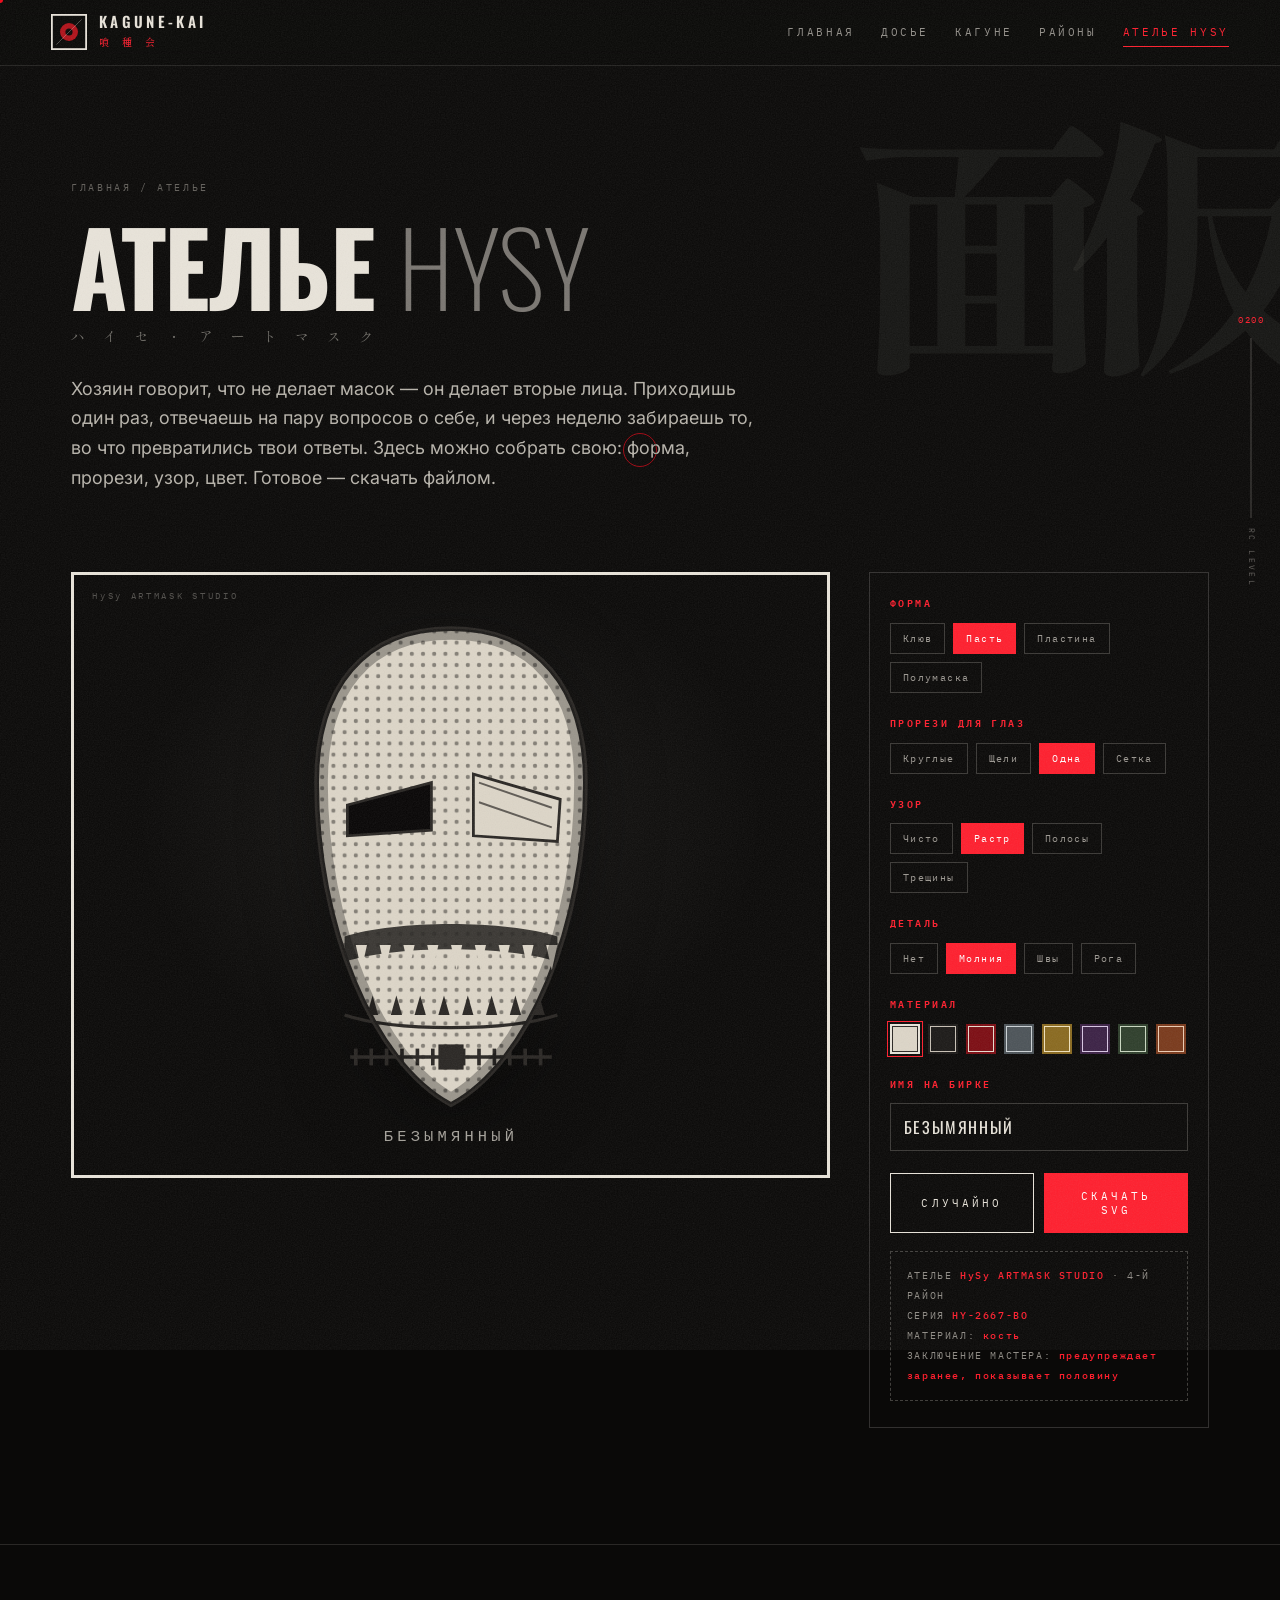
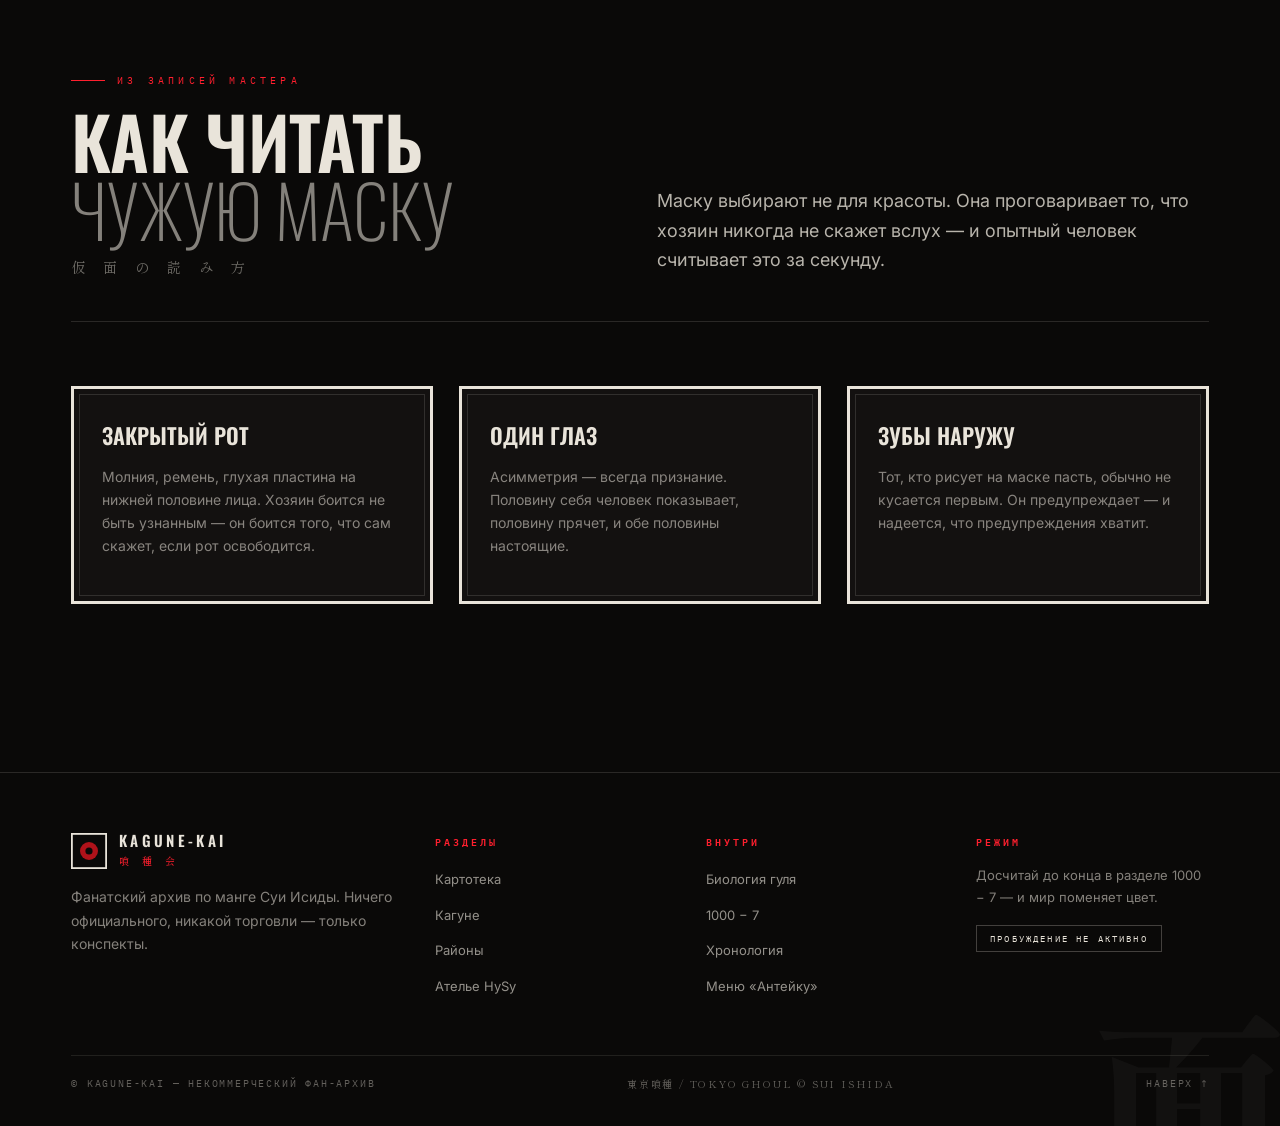
==== atelier.html @ 9f2eb0c0 "Собрать фан-архив «Токийского гуля» — пять страниц на чистом HTML/CSS/JS Многостраничный сайт без сб" ====
<!DOCTYPE html>
<html lang="ru">
<head>
<meta charset="utf-8">
<meta name="viewport" content="width=device-width, initial-scale=1">
<title>Ателье HySy — конструктор масок · 喰種 KAGUNE-KAI</title>
<meta name="description" content="Мастерская масок HySy: собери себе второе лицо — форма, прорези, узор, цвет — и скачай готовый SVG.">
<meta name="theme-color" content="#0a0908">
<link rel="preconnect" href="https://fonts.googleapis.com">
<link rel="preconnect" href="https://fonts.gstatic.com" crossorigin>
<link href="https://fonts.googleapis.com/css2?family=Oswald:wght@200;400;600;700&family=Shippori+Mincho:wght@400;700;800&family=IBM+Plex+Mono:wght@400;500&family=Inter:wght@300;400;500&display=swap" rel="stylesheet">
<link rel="stylesheet" href="assets/css/main.css">
<link rel="stylesheet" href="assets/css/pages.css">
<link rel="icon" href="data:image/svg+xml,%3Csvg xmlns='http://www.w3.org/2000/svg' viewBox='0 0 32 32'%3E%3Crect width='32' height='32' fill='%230a0908'/%3E%3Ccircle cx='16' cy='16' r='9' fill='%23b0121a'/%3E%3Ccircle cx='16' cy='16' r='3.5' fill='%230a0908'/%3E%3C/svg%3E">
</head>
<body>

<div class="cursor-dot" id="cur-dot"></div>
<div class="cursor-ring" id="cur-ring"></div>

<header class="topbar" id="topbar">
  <a class="brand" href="index.html">
    <svg class="brand-mark" viewBox="0 0 40 40" aria-hidden="true">
      <rect x="1" y="1" width="38" height="38" fill="none" stroke="currentColor" stroke-width="2"/>
      <circle cx="20" cy="20" r="10" fill="#b0121a"/><circle cx="20" cy="20" r="4" fill="#0a0908"/>
      <path d="M6 34 L34 6" stroke="currentColor" stroke-width="1" opacity=".35"/>
    </svg>
    <span class="brand-txt"><strong>Kagune-Kai</strong><span>喰 種 会</span></span>
  </a>
  <nav class="nav" id="nav">
    <a href="index.html">Главная</a><a href="characters.html">Досье</a>
    <a href="kagune.html">Кагуне</a><a href="wards.html">Районы</a><a href="atelier.html">Ателье HySy</a>
  </nav>
  <button class="burger" id="burger" aria-label="Меню" aria-expanded="false"><span></span><span></span><span></span></button>
</header>

<aside class="rc-meter" aria-hidden="true">
  <span class="val" id="rc-val">000</span><span class="rail"><i class="fill" id="rc-fill"></i></span><span class="lbl">RC LEVEL</span>
</aside>

<main>
  <section class="page-head" data-kanji="仮面">
    <div class="wrap">
      <p class="crumbs"><a href="index.html">ГЛАВНАЯ</a> / АТЕЛЬЕ</p>
      <h1>Ателье <span class="thin">HySy</span></h1>
      <p class="h-jp jp">ハ イ セ ・ ア ー ト マ ス ク</p>
      <p class="lead" style="margin-top:26px">Хозяин говорит, что не делает масок — он делает вторые лица. Приходишь один раз, отвечаешь на пару вопросов о себе, и через неделю забираешь то, во что превратились твои ответы. Здесь можно собрать свою: форма, прорези, узор, цвет. Готовое — скачать файлом.</p>
    </div>
  </section>

  <section style="padding-bottom:clamp(60px,9vw,120px)">
    <div class="wrap atelier">
      <div class="stage" id="stage"></div>

      <div class="controls">
        <div class="ctl">
          <h4>Форма</h4>
          <div class="opts" data-group="base">
            <button class="opt" data-v="beak">Клюв</button>
            <button class="opt" data-v="jaw">Пасть</button>
            <button class="opt" data-v="plate">Пластина</button>
            <button class="opt" data-v="half">Полумаска</button>
          </div>
        </div>
        <div class="ctl">
          <h4>Прорези для глаз</h4>
          <div class="opts" data-group="eyes">
            <button class="opt" data-v="round">Круглые</button>
            <button class="opt" data-v="slit">Щели</button>
            <button class="opt" data-v="one">Одна</button>
            <button class="opt" data-v="mesh">Сетка</button>
          </div>
        </div>
        <div class="ctl">
          <h4>Узор</h4>
          <div class="opts" data-group="pattern">
            <button class="opt" data-v="none">Чисто</button>
            <button class="opt" data-v="halftone">Растр</button>
            <button class="opt" data-v="stripes">Полосы</button>
            <button class="opt" data-v="crack">Трещины</button>
          </div>
        </div>
        <div class="ctl">
          <h4>Деталь</h4>
          <div class="opts" data-group="extra">
            <button class="opt" data-v="none">Нет</button>
            <button class="opt" data-v="zipper">Молния</button>
            <button class="opt" data-v="stitch">Швы</button>
            <button class="opt" data-v="horn">Рога</button>
          </div>
        </div>
        <div class="ctl">
          <h4>Материал</h4>
          <div class="swatches" data-group="color"></div>
        </div>
        <div class="ctl">
          <h4>Имя на бирке</h4>
          <input class="mask-name" id="mname" maxlength="18" value="БЕЗЫМЯННЫЙ" aria-label="Имя маски">
        </div>

        <div style="display:flex;gap:10px;flex-wrap:wrap">
          <button class="btn" id="rnd" style="flex:1;justify-content:center"><span>Случайно</span></button>
          <button class="btn solid" id="dl" style="flex:1;justify-content:center"><span>Скачать SVG</span></button>
        </div>

        <div class="plate" id="plate"></div>
      </div>
    </div>
  </section>

  <section class="pad" style="border-top:1px solid color-mix(in srgb,var(--fg) 14%, transparent)">
    <div class="wrap">
      <div class="sec-head">
        <div>
          <p class="kicker">Из записей мастера</p>
          <h2 class="h-sect">Как читать <span class="thin">чужую маску</span></h2>
          <p class="h-jp jp">仮 面 の 読 み 方</p>
        </div>
        <p class="lead">Маску выбирают не для красоты. Она проговаривает то, что хозяин никогда не скажет вслух — и опытный человек считывает это за секунду.</p>
      </div>
      <div class="grid g-3">
        <article class="panel" style="padding:28px" data-rise>
          <h3 style="font-family:var(--disp);font-size:22px;text-transform:uppercase">Закрытый рот</h3>
          <p class="muted" style="margin-top:12px;font-size:14px">Молния, ремень, глухая пластина на нижней половине лица. Хозяин боится не быть узнанным — он боится того, что сам скажет, если рот освободится.</p>
        </article>
        <article class="panel" style="padding:28px" data-rise data-d="1">
          <h3 style="font-family:var(--disp);font-size:22px;text-transform:uppercase">Один глаз</h3>
          <p class="muted" style="margin-top:12px;font-size:14px">Асимметрия — всегда признание. Половину себя человек показывает, половину прячет, и обе половины настоящие.</p>
        </article>
        <article class="panel" style="padding:28px" data-rise data-d="2">
          <h3 style="font-family:var(--disp);font-size:22px;text-transform:uppercase">Зубы наружу</h3>
          <p class="muted" style="margin-top:12px;font-size:14px">Тот, кто рисует на маске пасть, обычно не кусается первым. Он предупреждает — и надеется, что предупреждения хватит.</p>
        </article>
      </div>
    </div>
  </section>
</main>

<footer class="foot">
  <span class="foot-kanji jp" aria-hidden="true">面</span>
  <div class="wrap">
    <div class="foot-grid">
      <div>
        <a class="brand" href="index.html" style="margin-bottom:16px">
          <svg class="brand-mark" viewBox="0 0 40 40" aria-hidden="true">
            <rect x="1" y="1" width="38" height="38" fill="none" stroke="currentColor" stroke-width="2"/>
            <circle cx="20" cy="20" r="10" fill="#b0121a"/><circle cx="20" cy="20" r="4" fill="#0a0908"/>
          </svg>
          <span class="brand-txt"><strong>Kagune-Kai</strong><span>喰 種 会</span></span>
        </a>
        <p class="muted" style="max-width:36ch;font-size:14px">Фанатский архив по манге Суи Исиды. Ничего официального, никакой торговли — только конспекты.</p>
      </div>
      <div><h4>Разделы</h4><ul>
        <li><a href="characters.html">Картотека</a></li><li><a href="kagune.html">Кагуне</a></li>
        <li><a href="wards.html">Районы</a></li><li><a href="atelier.html">Ателье HySy</a></li></ul></div>
      <div><h4>Внутри</h4><ul>
        <li><a href="index.html#about">Биология гуля</a></li><li><a href="index.html#count">1000 − 7</a></li>
        <li><a href="index.html#arcs">Хронология</a></li><li><a href="wards.html#anteiku">Меню «Антейку»</a></li></ul></div>
      <div><h4>Режим</h4>
        <p class="muted" style="font-size:13px">Досчитай до конца в разделе 1000 − 7 — и мир поменяет цвет.</p>
        <button class="state-toggle" id="state-toggle">СБРОСИТЬ ПРОБУЖДЕНИЕ</button></div>
    </div>
    <div class="foot-bot">
      <span>© KAGUNE-KAI — НЕКОММЕРЧЕСКИЙ ФАН-АРХИВ</span>
      <span class="jp">東京喰種 / TOKYO GHOUL © SUI ISHIDA</span>
      <span><a href="#top">НАВЕРХ ↑</a></span>
    </div>
  </div>
</footer>

<script src="assets/js/data.js"></script>
<script src="assets/js/core.js"></script>
<script src="assets/js/atelier.js"></script>
</body>
</html>
---- assets/css/main.css ----
/* ============================================================
   喰種 / KAGUNE-KAI — базовые стили
   Всё рисуется руками: халфтон, зерно, рваные края.
   ============================================================ */

:root{
  --ink:        #0a0908;
  --ink-2:      #131110;
  --ink-3:      #1c1917;
  --paper:      #e9e4da;
  --paper-dim:  #b6afa4;
  --blood:      #b0121a;
  --blood-hot:  #ff1f2e;
  --blood-deep: #5c060c;
  --bone:       #d8d2c6;
  --steel:      #6f7377;

  --fg:         var(--paper);
  --bg:         var(--ink);
  --accent:     var(--blood-hot);
  --accent-2:   var(--blood);

  --serif: "Shippori Mincho", "Noto Serif JP", "Times New Roman", Georgia, serif;
  --disp:  "Oswald", "Anton", "Arial Narrow", Impact, sans-serif;
  --sans:  "Inter", "Helvetica Neue", Arial, sans-serif;
  --mono:  "IBM Plex Mono", "SFMono-Regular", Consolas, monospace;

  --panel-border: 3px;
  --gutter: clamp(16px, 4vw, 56px);
  --maxw: 1240px;
}

/* «Пробуждение» — режим белых волос. Инверсия мира. */
body.awakened{
  --ink:   #efece5;
  --ink-2: #e2ded5;
  --ink-3: #d5d0c5;
  --paper: #12100f;
  --bone:  #2a2725;
  --fg:    #12100f;
  --bg:    #efece5;
  --accent: #b0121a;
  --accent-2: #5c060c;
}

*,*::before,*::after{ box-sizing:border-box; }

html{ scroll-behavior:smooth; }
@media (prefers-reduced-motion: reduce){
  html{ scroll-behavior:auto; }
  *{ animation-duration:.001ms !important; transition-duration:.001ms !important; }
}

body{
  margin:0;
  background:var(--bg);
  color:var(--fg);
  font-family:var(--sans);
  font-size:16px;
  line-height:1.65;
  overflow-x:hidden;
  -webkit-font-smoothing:antialiased;
  transition:background .5s ease, color .5s ease;
}

/* зерно поверх всего — типография печати */
body::after{
  content:"";
  position:fixed; inset:-50%;
  pointer-events:none; z-index:9998;
  opacity:.16;
  background-image:url("data:image/svg+xml,%3Csvg xmlns='http://www.w3.org/2000/svg' width='220' height='220'%3E%3Cfilter id='n'%3E%3CfeTurbulence type='fractalNoise' baseFrequency='.82' numOctaves='3' stitchTiles='stitch'/%3E%3CfeColorMatrix type='saturate' values='0'/%3E%3C/filter%3E%3Crect width='220' height='220' filter='url(%23n)' opacity='.55'/%3E%3C/svg%3E");
  animation: grainshift 700ms steps(3) infinite;
}
@keyframes grainshift{
  0%{transform:translate(0,0)} 33%{transform:translate(-6px,4px)} 66%{transform:translate(5px,-5px)} 100%{transform:translate(0,0)}
}

img,svg{ max-width:100%; display:block; }
a{ color:inherit; text-decoration:none; }

::selection{ background:var(--blood); color:#fff; }

/* --------------------------- скролл-бар --------------------------- */
::-webkit-scrollbar{ width:10px; }
::-webkit-scrollbar-track{ background:var(--ink-2); }
::-webkit-scrollbar-thumb{ background:linear-gradient(var(--blood-deep),var(--blood)); border:2px solid var(--ink-2); }

/* --------------------------- утилиты --------------------------- */
.wrap{ width:100%; max-width:var(--maxw); margin-inline:auto; padding-inline:var(--gutter); }
.mono{ font-family:var(--mono); }
.jp{ font-family:var(--serif); }
.vert{ writing-mode:vertical-rl; text-orientation:mixed; }
.hidden{ display:none !important; }
.sr{ position:absolute; width:1px;height:1px;overflow:hidden;clip:rect(0 0 0 0);white-space:nowrap; }

.halftone{
  background-image:radial-gradient(currentColor 1px, transparent 1.2px);
  background-size:6px 6px;
}

/* ================= ЗАГРУЗЧИК / КАКУГАН ================= */
#gate{
  position:fixed; inset:0; z-index:10000;
  background:#050403;
  display:grid; place-items:center;
  transition:opacity .8s ease, visibility .8s;
}
#gate.gone{ opacity:0; visibility:hidden; }
.gate-inner{ text-align:center; width:min(92vw,540px); }
.gate-q{
  font-family:var(--serif); color:#7d7871; letter-spacing:.35em;
  font-size:clamp(12px,2.2vw,15px); margin-bottom:34px;
  opacity:0; animation:fadeUp .9s .2s forwards;
}
.eye-wrap{ margin-inline:auto; width:min(78vw,340px); }
.gate-bar{
  margin:34px auto 0; width:min(70vw,260px); height:2px; background:#241f1e; position:relative; overflow:hidden;
}
.gate-bar i{ position:absolute; inset:0; width:0; background:linear-gradient(90deg,var(--blood-deep),var(--blood-hot)); }
.gate-note{ margin-top:14px; font-family:var(--mono); font-size:10px; letter-spacing:.3em; color:#4d4744; }
.gate-skip{
  margin-top:26px; background:none; border:1px solid #2b2624; color:#6b6560;
  font-family:var(--mono); font-size:10px; letter-spacing:.28em; padding:9px 16px; cursor:pointer;
  transition:.25s;
}
.gate-skip:hover{ color:var(--blood-hot); border-color:var(--blood-deep); }

@keyframes fadeUp{ from{opacity:0; transform:translateY(10px)} to{opacity:1; transform:none} }

/* веко */
.lid{ transform-origin:center; }
.eye-open .lid-top{ animation:lidUp 1.1s .35s cubic-bezier(.6,0,.2,1) forwards; }
.eye-open .lid-bot{ animation:lidDown 1.1s .35s cubic-bezier(.6,0,.2,1) forwards; }
@keyframes lidUp{ to{ transform:translateY(-58px) } }
@keyframes lidDown{ to{ transform:translateY(58px) } }
.iris-red{ opacity:0; }
.eye-open .iris-red{ animation:bleed 1.4s 1s forwards; }
@keyframes bleed{ to{ opacity:1 } }
.vein{ stroke-dasharray:120; stroke-dashoffset:120; }
.eye-open .vein{ animation:veinGrow 1.6s 1.15s forwards; }
@keyframes veinGrow{ to{ stroke-dashoffset:0 } }

/* ================= КУРСОР ================= */
.cursor-dot,.cursor-ring{
  position:fixed; top:0; left:0; pointer-events:none; z-index:9999;
  mix-blend-mode:difference; will-change:transform;
}
.cursor-dot{ width:6px;height:6px;background:var(--blood-hot); border-radius:50%; margin:-3px 0 0 -3px; }
.cursor-ring{
  width:34px;height:34px;border:1px solid rgba(255,31,46,.65); border-radius:50%; margin:-17px 0 0 -17px;
  transition:width .22s, height .22s, margin .22s, border-color .22s, opacity .22s;
}
.cursor-ring.hot{ width:56px;height:56px;margin:-28px 0 0 -28px; border-color:var(--blood-hot); }
@media (hover:none),(pointer:coarse){ .cursor-dot,.cursor-ring{ display:none; } }

/* ================= ШАПКА ================= */
.topbar{
  position:fixed; top:0; left:0; right:0; z-index:900;
  display:flex; align-items:center; justify-content:space-between;
  gap:20px; padding:14px var(--gutter);
  background:color-mix(in srgb, var(--bg) 78%, transparent);
  backdrop-filter:blur(10px) saturate(120%);
  border-bottom:1px solid color-mix(in srgb, var(--fg) 12%, transparent);
  transition:transform .35s ease, background .4s;
}
.topbar.tuck{ transform:translateY(-104%); }

.brand{ display:flex; align-items:center; gap:12px; }
.brand-mark{ width:36px;height:36px; flex:none; }
.brand-txt strong{
  display:block; font-family:var(--disp); font-weight:600; letter-spacing:.22em;
  font-size:15px; text-transform:uppercase; line-height:1;
}
.brand-txt span{
  display:block; font-family:var(--serif); font-size:10px; letter-spacing:.5em;
  color:var(--accent); margin-top:5px;
}

.nav{ display:flex; align-items:center; gap:26px; }
.nav a{
  font-family:var(--mono); font-size:11px; letter-spacing:.24em; text-transform:uppercase;
  color:color-mix(in srgb, var(--fg) 62%, transparent); position:relative; padding:6px 0;
  transition:color .2s;
}
.nav a::after{
  content:""; position:absolute; left:0; bottom:0; height:1px; width:0; background:var(--accent);
  transition:width .28s cubic-bezier(.2,.8,.2,1);
}
.nav a:hover,.nav a[aria-current="page"]{ color:var(--fg); }
.nav a:hover::after,.nav a[aria-current="page"]::after{ width:100%; }
.nav a[aria-current="page"]{ color:var(--accent); }

.burger{ display:none; background:none;border:none;cursor:pointer; padding:8px; }
.burger span{ display:block; width:24px;height:2px;background:var(--fg); margin:5px 0; transition:.3s; }
.burger.on span:nth-child(1){ transform:translateY(7px) rotate(45deg); }
.burger.on span:nth-child(2){ opacity:0; }
.burger.on span:nth-child(3){ transform:translateY(-7px) rotate(-45deg); }

@media (max-width:900px){
  .burger{ display:block; }
  .nav{
    position:fixed; inset:64px 0 auto 0; flex-direction:column; align-items:flex-start;
    gap:0; padding:12px var(--gutter) 26px;
    background:var(--ink-2); border-bottom:1px solid rgba(255,255,255,.08);
    transform:translateY(-130%); transition:transform .4s cubic-bezier(.2,.8,.2,1);
  }
  .nav.open{ transform:none; }
  .nav a{ width:100%; padding:15px 0; border-bottom:1px solid color-mix(in srgb, var(--fg) 8%, transparent); font-size:13px; }
}

/* ================= RC-МЕТР ================= */
.rc-meter{
  position:fixed; right:16px; top:50%; transform:translateY(-50%); z-index:800;
  display:flex; flex-direction:column; align-items:center; gap:10px;
}
.rc-meter .rail{ width:2px; height:180px; background:color-mix(in srgb, var(--fg) 14%, transparent); position:relative; }
.rc-meter .fill{ position:absolute; bottom:0; left:0; width:100%; height:0; background:linear-gradient(var(--blood-hot),var(--blood-deep)); }
.rc-meter .val{ font-family:var(--mono); font-size:9px; letter-spacing:.16em; color:var(--accent); }
.rc-meter .lbl{ font-family:var(--mono); font-size:8px; letter-spacing:.3em; color:color-mix(in srgb, var(--fg) 40%, transparent); writing-mode:vertical-rl; }
@media (max-width:1100px){ .rc-meter{ display:none; } }

/* ================= ТИПОГРАФИКА ================= */
h1,h2,h3,h4{ margin:0; font-weight:600; }
.kicker{
  font-family:var(--mono); font-size:10px; letter-spacing:.42em; text-transform:uppercase;
  color:var(--accent); display:flex; align-items:center; gap:12px; margin-bottom:18px;
}
.kicker::before{ content:""; width:34px;height:1px;background:var(--accent); }

.h-sect{
  font-family:var(--disp); font-weight:600; text-transform:uppercase;
  font-size:clamp(30px,6vw,72px); line-height:.94; letter-spacing:-.01em;
}
.h-sect .thin{ font-weight:200; color:color-mix(in srgb, var(--fg) 55%, transparent); }
.h-jp{
  font-family:var(--serif); font-size:clamp(11px,1.6vw,14px); letter-spacing:.5em;
  color:color-mix(in srgb, var(--fg) 45%, transparent); margin-top:14px;
}
.lead{ font-size:clamp(15px,1.5vw,18px); color:color-mix(in srgb, var(--fg) 78%, transparent); max-width:62ch; }
p{ margin:0 0 1.1em; }
.muted{ color:color-mix(in srgb, var(--fg) 55%, transparent); }

section{ position:relative; }
.pad{ padding-block:clamp(70px,10vw,150px); }

/* ================= ГЕРОЙ ================= */
.hero{
  min-height:100svh; display:flex; align-items:flex-end;
  padding-block:120px 60px; position:relative; overflow:hidden;
}
#rc-canvas{ position:absolute; inset:0; width:100%; height:100%; z-index:0; opacity:.75; }
.hero::before{
  content:""; position:absolute; inset:0; z-index:1; pointer-events:none;
  background:
    radial-gradient(120% 80% at 70% 20%, color-mix(in srgb,var(--blood-deep) 38%, transparent), transparent 60%),
    linear-gradient(to top, var(--bg) 4%, transparent 55%);
}
.hero .wrap{ position:relative; z-index:2; }

.hero-kanji{
  position:absolute; z-index:1; right:-2vw; top:6vh;
  font-family:var(--serif); font-weight:700;
  font-size:min(46vh,40vw); line-height:.8; color:color-mix(in srgb, var(--fg) 5%, transparent);
  writing-mode:vertical-rl; pointer-events:none; user-select:none;
}
.hero h1{
  font-family:var(--disp); text-transform:uppercase; font-weight:700;
  font-size:clamp(48px,13vw,178px); line-height:.82; letter-spacing:-.02em;
  margin:0 0 6px;
}
.hero h1 .out{
  -webkit-text-stroke:1.5px var(--fg); color:transparent; display:block;
}
.hero h1 .red{ color:var(--accent); display:block; }
.hero-sub{
  display:flex; flex-wrap:wrap; gap:18px 34px; align-items:baseline;
  margin-top:26px; padding-top:22px;
  border-top:1px solid color-mix(in srgb, var(--fg) 16%, transparent);
}
.hero-sub p{ margin:0; max-width:44ch; }
.hero-meta{ font-family:var(--mono); font-size:10px; letter-spacing:.24em; color:var(--accent); }

.scroll-hint{
  position:absolute; left:var(--gutter); bottom:26px; z-index:3;
  display:flex; align-items:center; gap:10px;
  font-family:var(--mono); font-size:9px; letter-spacing:.34em; color:color-mix(in srgb,var(--fg) 45%, transparent);
}
.scroll-hint i{ display:block; width:1px; height:38px; background:currentColor; animation:drip 2.2s infinite; transform-origin:top; }
@keyframes drip{ 0%{transform:scaleY(.2)} 50%{transform:scaleY(1)} 100%{transform:scaleY(.2)} }

/* ================= БЕГУЩАЯ СТРОКА ================= */
.ticker{
  border-block:1px solid color-mix(in srgb,var(--fg) 14%, transparent);
  background:color-mix(in srgb,var(--fg) 3%, transparent);
  overflow:hidden; padding:12px 0;
}
.ticker-track{ display:flex; gap:0; width:max-content; animation:slide 38s linear infinite; }
.ticker:hover .ticker-track{ animation-play-state:paused; }
.ticker span{
  font-family:var(--disp); text-transform:uppercase; letter-spacing:.16em;
  font-size:14px; padding:0 26px; white-space:nowrap;
  color:color-mix(in srgb,var(--fg) 60%, transparent);
}
.ticker span b{ color:var(--accent); font-weight:600; }
@keyframes slide{ to{ transform:translateX(-50%) } }

/* ================= ПАНЕЛИ / КАРТОЧКИ ================= */
.panel{
  border:var(--panel-border) solid var(--fg);
  background:var(--ink-2);
  position:relative;
}
body.awakened .panel{ background:var(--ink-2); }
.panel::before{
  content:""; position:absolute; inset:5px; border:1px solid color-mix(in srgb,var(--fg) 14%, transparent); pointer-events:none;
}

.grid{ display:grid; gap:clamp(14px,2vw,26px); }
.g-2{ grid-template-columns:repeat(2,1fr); }
.g-3{ grid-template-columns:repeat(3,1fr); }
.g-4{ grid-template-columns:repeat(4,1fr); }
@media (max-width:980px){ .g-3,.g-4{ grid-template-columns:repeat(2,1fr); } }
@media (max-width:620px){ .g-2,.g-3,.g-4{ grid-template-columns:1fr; } }

/* ================= КНОПКИ ================= */
.btn{
  display:inline-flex; align-items:center; gap:12px; cursor:pointer;
  font-family:var(--mono); font-size:11px; letter-spacing:.28em; text-transform:uppercase;
  padding:15px 26px; border:1px solid var(--fg); background:transparent; color:var(--fg);
  position:relative; overflow:hidden; transition:color .3s;
}
.btn::before{
  content:""; position:absolute; inset:0; background:var(--accent); transform:translateY(101%);
  transition:transform .38s cubic-bezier(.2,.8,.2,1); z-index:-1;
}
.btn:hover{ color:#fff; border-color:var(--accent); }
.btn:hover::before{ transform:none; }
.btn > *{ position:relative; z-index:1; }
.btn.solid{ background:var(--accent); border-color:var(--accent); color:#fff; }
.btn.solid::before{ background:var(--fg); }
.btn.solid:hover{ color:var(--bg); }

/* ================= ПОЯВЛЕНИЕ ПРИ СКРОЛЛЕ ================= */
[data-rise]{ opacity:0; transform:translateY(26px); transition:opacity .8s cubic-bezier(.2,.8,.2,1), transform .8s cubic-bezier(.2,.8,.2,1); }
[data-rise].seen{ opacity:1; transform:none; }
[data-rise][data-d="1"]{ transition-delay:.1s }
[data-rise][data-d="2"]{ transition-delay:.2s }
[data-rise][data-d="3"]{ transition-delay:.3s }
[data-rise][data-d="4"]{ transition-delay:.4s }
[data-rise][data-d="5"]{ transition-delay:.5s }

/* ================= ГЛИТЧ ================= */
.glitch{ position:relative; display:inline-block; }
.glitch::before,.glitch::after{
  content:attr(data-t); position:absolute; left:0; top:0; width:100%; overflow:hidden; pointer-events:none;
}
.glitch::before{ color:var(--accent); clip-path:inset(0 0 55% 0); transform:translate(-2px,-1px); opacity:0; }
.glitch::after{ color:#2ad6d6; clip-path:inset(50% 0 0 0); transform:translate(2px,1px); opacity:0; }
.glitch:hover::before,.glitch:hover::after{ opacity:.85; animation:gl 380ms steps(2) infinite; }
@keyframes gl{
  0%{transform:translate(-3px,-1px)} 50%{transform:translate(3px,1px)} 100%{transform:translate(-2px,2px)}
}

/* ================= ПОДВАЛ ================= */
.foot{
  border-top:1px solid color-mix(in srgb,var(--fg) 14%, transparent);
  padding-block:60px 34px; margin-top:40px; position:relative; overflow:hidden;
}
.foot-grid{ display:grid; grid-template-columns:1.4fr 1fr 1fr 1fr; gap:38px; }
@media (max-width:860px){ .foot-grid{ grid-template-columns:1fr 1fr; } }
@media (max-width:520px){ .foot-grid{ grid-template-columns:1fr; } }
.foot h4{
  font-family:var(--mono); font-size:10px; letter-spacing:.3em; text-transform:uppercase;
  color:var(--accent); margin-bottom:16px;
}
.foot ul{ list-style:none; margin:0; padding:0; }
.foot li{ margin-bottom:9px; }
.foot li a{ color:color-mix(in srgb,var(--fg) 62%, transparent); font-size:13px; transition:.2s; }
.foot li a:hover{ color:var(--accent); padding-left:6px; }
.foot-bot{
  margin-top:48px; padding-top:20px; display:flex; justify-content:space-between; gap:16px; flex-wrap:wrap;
  border-top:1px solid color-mix(in srgb,var(--fg) 10%, transparent);
  font-family:var(--mono); font-size:10px; letter-spacing:.18em; color:color-mix(in srgb,var(--fg) 40%, transparent);
}
.foot-kanji{
  position:absolute; right:-10px; bottom:-40px; font-family:var(--serif); font-weight:700;
  font-size:200px; line-height:.7; color:color-mix(in srgb,var(--fg) 4%, transparent); pointer-events:none;
}

.state-toggle{
  background:none; border:1px solid color-mix(in srgb,var(--fg) 25%, transparent); color:inherit;
  font-family:var(--mono); font-size:9px; letter-spacing:.24em; padding:7px 13px; cursor:pointer; transition:.25s;
}
.state-toggle:hover{ border-color:var(--accent); color:var(--accent); }

/* ================= ПРОЧЕЕ ================= */
.tear-top{
  height:26px; width:100%;
  background:var(--bg);
  clip-path:polygon(0 100%,0 40%,3% 65%,7% 25%,11% 60%,15% 30%,20% 70%,25% 35%,29% 62%,34% 22%,39% 58%,44% 30%,49% 66%,54% 28%,59% 60%,64% 34%,69% 64%,74% 26%,79% 58%,84% 32%,89% 62%,94% 28%,100% 55%,100% 100%);
}

.badge{
  display:inline-block; font-family:var(--mono); font-size:9px; letter-spacing:.2em;
  padding:4px 9px; border:1px solid currentColor; text-transform:uppercase;
}
.badge.ghoul{ color:var(--accent); }
.badge.ccg{ color:#6fa8d6; }

.rate{
  font-family:var(--disp); font-weight:700; letter-spacing:.06em;
}
.rate.sss{ color:#ff1f2e }
.rate.ss{ color:#e0342c }
.rate.s{ color:#d4762a }
.rate.a{ color:#c9a227 }
.rate.b{ color:#7d9a4e }
.rate.c{ color:#5b8a8f }
---- assets/css/pages.css ----
/* ============================================================
   Секции страниц
   ============================================================ */

/* ---------- шапка секции ---------- */
.sec-head{
  display:grid; grid-template-columns:1fr 1fr; gap:34px; align-items:end;
  margin-bottom:clamp(34px,5vw,64px);
  padding-bottom:26px;
  border-bottom:1px solid color-mix(in srgb,var(--fg) 14%, transparent);
}
@media (max-width:820px){ .sec-head{ grid-template-columns:1fr; align-items:start; } }

/* ---------- факты ---------- */
.facts .fact{ padding:30px 26px 34px; }
.fact-n{
  font-family:var(--disp); font-size:52px; line-height:1; font-weight:200;
  color:color-mix(in srgb,var(--fg) 18%, transparent); margin-bottom:10px;
}
.fact-art{ width:100%; height:78px; color:color-mix(in srgb,var(--fg) 70%, transparent); margin-bottom:20px; }
.fact h3{ font-family:var(--disp); font-size:24px; text-transform:uppercase; letter-spacing:.06em; }
.jp-min{ font-family:var(--serif); font-size:12px; letter-spacing:.4em; color:var(--accent); margin:4px 0 14px; }
.fact p:last-child{ font-size:14px; color:color-mix(in srgb,var(--fg) 66%, transparent); margin:0; }
.fact{ transition:transform .4s cubic-bezier(.2,.8,.2,1), border-color .4s; }
.fact:hover{ transform:translateY(-6px); border-color:var(--accent); }

/* ---------- полоса статистики ---------- */
.stats-band{
  border-block:1px solid color-mix(in srgb,var(--fg) 14%, transparent);
  padding-block:clamp(40px,6vw,72px);
  background:
    repeating-linear-gradient(135deg, color-mix(in srgb,var(--fg) 3%, transparent) 0 2px, transparent 2px 9px);
}
.stat .num{
  display:block; font-family:var(--disp); font-weight:700; font-size:clamp(40px,7vw,84px);
  line-height:1; color:var(--accent);
}
.stat .cap{
  display:block; margin-top:12px; font-size:13px; max-width:24ch;
  color:color-mix(in srgb,var(--fg) 60%, transparent);
}

/* ---------- кагуне превью ---------- */
.kag-card{
  display:block; padding:30px 24px 26px; position:relative; overflow:hidden;
  border:1px solid color-mix(in srgb,var(--fg) 18%, transparent);
  transition:.42s cubic-bezier(.2,.8,.2,1);
}
.kag-card::before{
  content:""; position:absolute; left:0; top:0; height:3px; width:0; background:var(--k);
  transition:width .5s cubic-bezier(.2,.8,.2,1);
}
.kag-card::after{
  content:""; position:absolute; right:-40px; bottom:-40px; width:130px; height:130px; border-radius:50%;
  background:var(--k); opacity:0; filter:blur(30px); transition:opacity .5s;
}
.kag-card:hover{ border-color:var(--k); transform:translateY(-8px); }
.kag-card:hover::before{ width:100%; }
.kag-card:hover::after{ opacity:.35; }
.kag-jp{ font-family:var(--serif); font-size:34px; color:var(--k); display:block; line-height:1; }
.kag-card h3{ font-family:var(--disp); font-size:26px; text-transform:uppercase; margin:14px 0 8px; letter-spacing:.05em; }
.kag-card p{ font-size:13.5px; margin-bottom:20px; }
.kag-go{ font-family:var(--mono); font-size:10px; letter-spacing:.24em; color:var(--k); }
.kag-cta{
  margin-top:44px; display:flex; align-items:center; justify-content:space-between; gap:20px; flex-wrap:wrap;
  border:1px dashed color-mix(in srgb,var(--fg) 25%, transparent); padding:22px 26px;
}
.kag-cta p{ margin:0; font-size:11px; letter-spacing:.24em; color:color-mix(in srgb,var(--fg) 65%, transparent); }

/* ---------- 1000 − 7 ---------- */
.count-sec{
  position:relative; padding-block:clamp(80px,11vw,150px); overflow:hidden;
  border-block:1px solid color-mix(in srgb,var(--fg) 14%, transparent);
}
.count-bg{
  position:absolute; inset:0;
  background:
    radial-gradient(60% 70% at 50% 40%, color-mix(in srgb,var(--blood-deep) 30%, transparent), transparent 70%),
    repeating-linear-gradient(0deg, transparent 0 3px, color-mix(in srgb,var(--fg) 4%, transparent) 3px 4px);
  opacity:.9;
}
.count-wrap{ position:relative; text-align:center; }
.count-title{ font-size:clamp(38px,9vw,110px); }
.count-lead{ margin:16px auto 0; }
.count-box{
  margin:44px auto 0; max-width:520px; padding:36px 28px 30px;
  border:var(--panel-border) solid var(--fg); background:color-mix(in srgb,var(--bg) 88%, transparent);
}
.count-val{
  display:block; font-family:var(--disp); font-weight:700; font-size:clamp(56px,14vw,120px);
  line-height:1; color:var(--fg); letter-spacing:-.02em;
}
.count-val.tilt{ animation:tilt .3s; }
@keyframes tilt{ 50%{ transform:translate(-4px,3px) rotate(-1.5deg); color:var(--accent); } }
.count-say{ font-size:15px; letter-spacing:.4em; color:var(--accent); min-height:1.6em; margin:10px 0 24px; }
.count-btn{ width:100%; justify-content:center; }
.count-rail{ margin-top:22px; height:3px; background:color-mix(in srgb,var(--fg) 16%, transparent); }
.count-rail i{ display:block; height:100%; width:0; background:var(--accent); transition:width .35s; }
.count-log{ margin:12px 0 0; font-size:10px; letter-spacing:.26em; color:color-mix(in srgb,var(--fg) 45%, transparent); }
.count-hint{ margin-top:22px; font-size:9.5px; letter-spacing:.24em; color:color-mix(in srgb,var(--fg) 30%, transparent); }
.count-sec.done .count-bg{ background:radial-gradient(70% 80% at 50% 45%, rgba(176,18,26,.5), transparent 70%); }

/* вспышка пробуждения */
#flash{
  position:fixed; inset:0; z-index:9997; pointer-events:none; background:#fff; opacity:0;
}
#flash.go{ animation:flashout 1.5s ease forwards; }
@keyframes flashout{ 0%{opacity:0} 12%{opacity:1} 100%{opacity:0} }

/* ---------- лица ---------- */
.faces-strip{ display:grid; grid-template-columns:repeat(auto-fit,minmax(190px,1fr)); gap:2px; background:color-mix(in srgb,var(--fg) 14%, transparent); border:1px solid color-mix(in srgb,var(--fg) 14%, transparent); }
.face{
  background:var(--bg); padding:26px 20px 24px; position:relative; overflow:hidden;
  transition:background .35s;
}
.face:hover{ background:var(--ink-2); }
.face .por{ width:100%; height:120px; margin-bottom:16px; }
.face h3{ font-family:var(--disp); font-size:19px; text-transform:uppercase; letter-spacing:.05em; }
.face .rn{ font-family:var(--serif); font-size:11px; letter-spacing:.28em; color:color-mix(in srgb,var(--fg) 45%, transparent); margin:4px 0 12px; }
.face .row{ display:flex; justify-content:space-between; align-items:center; font-family:var(--mono); font-size:10px; letter-spacing:.16em; }
.face .bar{ position:absolute; left:0; bottom:0; height:3px; width:0; background:var(--accent); transition:width .5s cubic-bezier(.2,.8,.2,1); }
.face:hover .bar{ width:100%; }

/* ---------- цитаты ---------- */
.quote-sec{
  padding-block:clamp(70px,10vw,130px);
  background:color-mix(in srgb,var(--fg) 4%, transparent);
  border-block:1px solid color-mix(in srgb,var(--fg) 12%, transparent);
}
.quote{ margin:0; max-width:900px; }
.q-mark{ font-size:70px; line-height:.4; color:var(--accent); margin:0 0 18px; }
.q-text{
  font-family:var(--serif); font-size:clamp(20px,3.4vw,40px); line-height:1.45; margin:0;
  min-height:3em;
}
.q-text .cur{ color:var(--accent); animation:blink .9s steps(1) infinite; }
@keyframes blink{ 50%{opacity:0} }
.q-who{ margin-top:24px; font-size:11px; letter-spacing:.3em; color:var(--accent); }
.q-dots{ display:flex; gap:9px; margin-top:34px; }
.q-dots button{
  width:26px; height:3px; border:none; background:color-mix(in srgb,var(--fg) 22%, transparent); cursor:pointer; padding:0;
  transition:.3s;
}
.q-dots button[aria-selected="true"]{ background:var(--accent); width:46px; }

/* ---------- хронология ---------- */
.rail-scroll{
  overflow-x:auto; overflow-y:hidden; padding-bottom:22px;
  scrollbar-width:thin; cursor:grab;
}
.rail-scroll.drag{ cursor:grabbing; }
.rail-inner{ display:flex; gap:22px; padding-inline:var(--gutter); width:max-content; }
.arc{
  width:min(78vw,360px); flex:none; padding:30px 26px 34px;
  border:1px solid color-mix(in srgb,var(--fg) 18%, transparent);
  background:linear-gradient(180deg, color-mix(in srgb,var(--fg) 4%, transparent), transparent);
  transition:.4s;
}
.arc:hover{ border-color:var(--accent); transform:translateY(-5px); }
.arc-n{ font-size:10px; letter-spacing:.28em; color:var(--accent); }
.arc h3{ font-family:var(--disp); font-size:29px; text-transform:uppercase; margin:14px 0 14px; line-height:1.05; }
.arc p{ font-size:14px; color:color-mix(in srgb,var(--fg) 68%, transparent); }
.arc-tag{
  font-family:var(--mono); font-size:9px; letter-spacing:.2em; padding:5px 10px;
  border:1px solid color-mix(in srgb,var(--fg) 25%, transparent); text-transform:uppercase;
}

/* ---------- призыв ---------- */
.cta{ padding-block:clamp(70px,10vw,140px); }
.cta-in{ display:grid; grid-template-columns:1fr 1fr; gap:44px; align-items:center; }
@media (max-width:820px){ .cta-in{ grid-template-columns:1fr; } }
.cta-links{ display:flex; flex-direction:column; }
.cta-links a{
  display:flex; align-items:baseline; gap:16px; padding:20px 4px;
  border-top:1px solid color-mix(in srgb,var(--fg) 16%, transparent);
  font-family:var(--disp); font-size:clamp(19px,2.4vw,28px); text-transform:uppercase; letter-spacing:.03em;
  transition:.32s cubic-bezier(.2,.8,.2,1);
}
.cta-links a:last-child{ border-bottom:1px solid color-mix(in srgb,var(--fg) 16%, transparent); }
.cta-links a span{ font-size:10px; letter-spacing:.24em; color:var(--accent); }
.cta-links a em{
  margin-left:auto; font-style:normal; font-family:var(--mono); font-size:10px; letter-spacing:.2em;
  color:color-mix(in srgb,var(--fg) 40%, transparent);
}
.cta-links a:hover{ padding-left:20px; color:var(--accent); background:color-mix(in srgb,var(--fg) 4%, transparent); }

/* ============================================================
   СТРАНИЦА: ДОСЬЕ
   ============================================================ */
.page-head{
  padding-top:clamp(120px,15vw,180px); padding-bottom:clamp(34px,5vw,60px);
  position:relative; overflow:hidden;
}
.page-head::after{
  content:attr(data-kanji); position:absolute; right:-2vw; top:20%;
  font-family:var(--serif); font-weight:700; font-size:min(30vh,26vw); line-height:.8;
  color:color-mix(in srgb,var(--fg) 5%, transparent); pointer-events:none; writing-mode:vertical-rl;
}
.page-head h1{
  font-family:var(--disp); text-transform:uppercase; font-weight:700;
  font-size:clamp(38px,8vw,104px); line-height:.9; letter-spacing:-.015em;
}
.page-head h1 .thin{ font-weight:200; color:color-mix(in srgb,var(--fg) 50%, transparent); }
.crumbs{ font-family:var(--mono); font-size:10px; letter-spacing:.26em; color:color-mix(in srgb,var(--fg) 40%, transparent); margin-bottom:22px; }
.crumbs a:hover{ color:var(--accent); }

.filters{
  display:flex; gap:10px; flex-wrap:wrap; align-items:center;
  padding-block:22px; border-block:1px solid color-mix(in srgb,var(--fg) 14%, transparent);
  position:sticky; top:64px; background:color-mix(in srgb,var(--bg) 92%, transparent);
  backdrop-filter:blur(8px); z-index:500;
}
.chip{
  font-family:var(--mono); font-size:10px; letter-spacing:.2em; text-transform:uppercase;
  padding:9px 14px; border:1px solid color-mix(in srgb,var(--fg) 22%, transparent);
  background:none; color:color-mix(in srgb,var(--fg) 65%, transparent); cursor:pointer; transition:.25s;
}
.chip:hover{ border-color:var(--accent); color:var(--fg); }
.chip[aria-pressed="true"]{ background:var(--accent); border-color:var(--accent); color:#fff; }
.search{
  margin-left:auto; display:flex; align-items:center; gap:8px;
  border:1px solid color-mix(in srgb,var(--fg) 22%, transparent); padding:7px 12px;
}
.search input{
  background:none; border:none; color:var(--fg); font-family:var(--mono); font-size:11px;
  letter-spacing:.14em; outline:none; width:170px;
}
.search input::placeholder{ color:color-mix(in srgb,var(--fg) 32%, transparent); }

.dossier-grid{ display:grid; grid-template-columns:repeat(auto-fill,minmax(250px,1fr)); gap:18px; margin-top:38px; }
.dcard{
  border:1px solid color-mix(in srgb,var(--fg) 18%, transparent); padding:0; cursor:pointer;
  background:none; color:inherit; text-align:left; font:inherit;
  position:relative; overflow:hidden; transition:.4s cubic-bezier(.2,.8,.2,1);
}
.dcard:hover{ transform:translateY(-6px); border-color:var(--accent); }
.dcard .top{ display:flex; justify-content:space-between; align-items:center; padding:12px 14px; border-bottom:1px solid color-mix(in srgb,var(--fg) 14%, transparent); }
.dcard .id{ font-family:var(--mono); font-size:9px; letter-spacing:.2em; color:color-mix(in srgb,var(--fg) 40%, transparent); }
.dcard .por{ width:100%; height:180px; background:color-mix(in srgb,var(--fg) 5%, transparent); }
.dcard .body{ padding:16px 16px 20px; }
.dcard h3{ font-family:var(--disp); font-size:21px; text-transform:uppercase; letter-spacing:.04em; line-height:1.05; }
.dcard .rn{ font-family:var(--serif); font-size:11px; letter-spacing:.26em; color:color-mix(in srgb,var(--fg) 45%, transparent); margin:5px 0 12px; }
.dcard .meta{ display:flex; justify-content:space-between; font-family:var(--mono); font-size:9.5px; letter-spacing:.16em; color:color-mix(in srgb,var(--fg) 55%, transparent); }
.dcard .stamp{
  position:absolute; right:10px; top:44px; font-family:var(--disp); font-size:13px; letter-spacing:.2em;
  border:2px solid var(--accent); color:var(--accent); padding:3px 8px; transform:rotate(-11deg);
  opacity:0; transition:opacity .3s;
}
.dcard:hover .stamp{ opacity:.9; }
.empty{ padding:60px 0; text-align:center; color:color-mix(in srgb,var(--fg) 45%, transparent); font-family:var(--mono); font-size:12px; letter-spacing:.2em; }

/* модалка досье */
.modal{
  position:fixed; inset:0; z-index:2000; display:grid; place-items:center;
  background:color-mix(in srgb,#000 76%, transparent); backdrop-filter:blur(6px);
  opacity:0; visibility:hidden; transition:.35s;
}
.modal.open{ opacity:1; visibility:visible; }
.modal-card{
  width:min(94vw,880px); max-height:88svh; overflow:auto;
  background:var(--bg); border:var(--panel-border) solid var(--fg);
  transform:translateY(24px) scale(.98); transition:.4s cubic-bezier(.2,.8,.2,1);
}
.modal.open .modal-card{ transform:none; }
.modal-top{
  display:flex; justify-content:space-between; align-items:center; gap:16px;
  padding:14px 20px; border-bottom:1px solid color-mix(in srgb,var(--fg) 16%, transparent);
  font-family:var(--mono); font-size:10px; letter-spacing:.24em; position:sticky; top:0; background:var(--bg); z-index:2;
}
.modal-close{ background:none;border:1px solid color-mix(in srgb,var(--fg) 25%, transparent); color:inherit; cursor:pointer; padding:6px 11px; font:inherit; }
.modal-close:hover{ border-color:var(--accent); color:var(--accent); }
.modal-body{ display:grid; grid-template-columns:280px 1fr; gap:0; }
@media (max-width:720px){ .modal-body{ grid-template-columns:1fr; } }
.modal-left{ padding:24px; border-right:1px solid color-mix(in srgb,var(--fg) 14%, transparent); }
.modal-left .por{ width:100%; height:230px; border:1px solid color-mix(in srgb,var(--fg) 16%, transparent); }
.modal-right{ padding:26px 28px 34px; }
.modal-right h2{ font-family:var(--disp); font-size:clamp(26px,4vw,42px); text-transform:uppercase; line-height:1; }
.modal-right .rn{ font-family:var(--serif); font-size:13px; letter-spacing:.3em; color:var(--accent); margin:8px 0 20px; }
.spec{ display:grid; grid-template-columns:repeat(2,1fr); gap:1px; background:color-mix(in srgb,var(--fg) 14%, transparent); border:1px solid color-mix(in srgb,var(--fg) 14%, transparent); margin-bottom:24px; }
.spec div{ background:var(--bg); padding:12px 14px; }
.spec dt{ font-family:var(--mono); font-size:9px; letter-spacing:.22em; color:color-mix(in srgb,var(--fg) 42%, transparent); }
.spec dd{ margin:6px 0 0; font-size:14px; }
.redact{
  background:var(--fg); color:transparent; cursor:pointer; padding:0 4px; border-radius:1px;
  transition:.3s; user-select:none;
}
.redact.shown{ background:color-mix(in srgb,var(--accent) 22%, transparent); color:var(--fg); }
.bars{ margin-top:8px; }
.bars .b{ display:grid; grid-template-columns:96px 1fr 34px; gap:12px; align-items:center; margin-bottom:9px; }
.bars .b span:first-child{ font-family:var(--mono); font-size:9.5px; letter-spacing:.16em; color:color-mix(in srgb,var(--fg) 55%, transparent); }
.bars .track{ height:5px; background:color-mix(in srgb,var(--fg) 12%, transparent); }
.bars .track i{ display:block; height:100%; width:0; background:var(--accent); transition:width .9s cubic-bezier(.2,.8,.2,1); }
.bars .b span:last-child{ font-family:var(--mono); font-size:10px; color:var(--accent); text-align:right; }

/* ============================================================
   СТРАНИЦА: КАГУНЕ
   ============================================================ */
.ktype{
  padding-block:clamp(50px,8vw,100px);
  border-bottom:1px solid color-mix(in srgb,var(--fg) 14%, transparent);
}
.ktype-in{ display:grid; grid-template-columns:1fr 1fr; gap:clamp(26px,5vw,64px); align-items:center; }
@media (max-width:880px){ .ktype-in{ grid-template-columns:1fr; } }
.ktype:nth-child(even) .ktype-art{ order:-1; }
.ktype-art{
  position:relative; aspect-ratio:1/1; border:1px solid color-mix(in srgb,var(--fg) 16%, transparent);
  background:radial-gradient(70% 70% at 50% 55%, color-mix(in srgb,var(--kc) 18%, transparent), transparent 70%);
  display:grid; place-items:center; overflow:hidden;
}
.ktype-art::before{
  content:attr(data-jp); position:absolute; font-family:var(--serif); font-weight:700;
  font-size:min(30vw,220px); line-height:1; color:color-mix(in srgb,var(--kc) 12%, transparent);
}
.ktype-art svg{ width:86%; position:relative; }
.ktype h2{ font-family:var(--disp); font-size:clamp(34px,6vw,72px); text-transform:uppercase; line-height:.95; }
.ktype .kjp{ font-family:var(--serif); font-size:15px; letter-spacing:.5em; color:var(--kc); margin:10px 0 20px; }
.ktype .kwhere{
  letter-spacing:.12em; font-size:11px; text-transform:uppercase; margin-left:6px;
  color:color-mix(in srgb,var(--fg) 45%, transparent);
}
.ktype .lead{ margin-bottom:24px; }
.kfacts{ display:grid; grid-template-columns:repeat(2,1fr); gap:1px; background:color-mix(in srgb,var(--fg) 14%, transparent); border:1px solid color-mix(in srgb,var(--fg) 14%, transparent); margin-bottom:24px; }
.kfacts div{ background:var(--bg); padding:14px 16px; }
.kfacts dt{ font-family:var(--mono); font-size:9px; letter-spacing:.22em; color:color-mix(in srgb,var(--fg) 42%, transparent); }
.kfacts dd{ margin:6px 0 0; font-size:14px; }
.kbars .b span:last-child{ color:var(--kc); }
.kbars .track i{ background:var(--kc); }

.cycle{ padding-block:clamp(60px,9vw,120px); text-align:center; }
.cycle svg{ width:min(92vw,560px); margin:40px auto 0; }
.cycle .node{ cursor:pointer; }
.cycle .node text{ font-family:var(--disp); font-size:13px; text-transform:uppercase; letter-spacing:.08em; }

/* тест */
.quiz{ padding-block:clamp(60px,9vw,120px); border-top:1px solid color-mix(in srgb,var(--fg) 14%, transparent); }
.quiz-box{ max-width:760px; margin-inline:auto; border:var(--panel-border) solid var(--fg); padding:clamp(24px,4vw,44px); }
.quiz-step{ font-family:var(--mono); font-size:10px; letter-spacing:.28em; color:var(--accent); }
.quiz-q{ font-family:var(--serif); font-size:clamp(20px,3vw,30px); line-height:1.4; margin:16px 0 28px; }
.quiz-opts{ display:grid; gap:10px; }
.quiz-opt{
  text-align:left; font:inherit; cursor:pointer; padding:16px 20px;
  border:1px solid color-mix(in srgb,var(--fg) 20%, transparent); background:none; color:inherit;
  display:flex; gap:14px; align-items:flex-start; transition:.28s;
}
.quiz-opt:hover{ border-color:var(--accent); background:color-mix(in srgb,var(--accent) 10%, transparent); transform:translateX(6px); }
.quiz-opt b{ font-family:var(--mono); font-size:10px; letter-spacing:.2em; color:var(--accent); padding-top:3px; }
.quiz-prog{ height:2px; background:color-mix(in srgb,var(--fg) 14%, transparent); margin-top:28px; }
.quiz-prog i{ display:block; height:100%; width:0; background:var(--accent); transition:width .4s; }
.quiz-res{ text-align:center; }
.quiz-res .rjp{ font-family:var(--serif); font-size:clamp(48px,11vw,110px); line-height:1; color:var(--kc,#b0121a); }
.quiz-res h3{ font-family:var(--disp); font-size:clamp(28px,5vw,52px); text-transform:uppercase; margin:12px 0 8px; }
.quiz-res p{ max-width:52ch; margin-inline:auto; }

/* ============================================================
   СТРАНИЦА: РАЙОНЫ
   ============================================================ */
.map-layout{ display:grid; grid-template-columns:1.25fr .75fr; gap:clamp(20px,3vw,42px); align-items:start; }
@media (max-width:900px){ .map-layout{ grid-template-columns:1fr; } }
.map-box{ border:1px solid color-mix(in srgb,var(--fg) 16%, transparent); padding:18px; background:color-mix(in srgb,var(--fg) 3%, transparent); }
.map-box svg{ width:100%; height:auto; }
.wardcell rect{ fill:color-mix(in srgb,var(--fg) 7%, transparent); stroke:color-mix(in srgb,var(--fg) 20%, transparent); stroke-width:1; transition:.3s; }
.wardcell text{ font-family:var(--mono); font-size:8px; fill:color-mix(in srgb,var(--fg) 55%, transparent); letter-spacing:.1em; }
.wardcell{ cursor:pointer; }
.wardcell:hover rect,.wardcell.on rect{ fill:var(--accent); stroke:var(--accent); }
.wardcell:hover text,.wardcell.on text{ fill:#fff; }
.wardcell.hot rect{ stroke:var(--accent); stroke-width:1.6; fill:color-mix(in srgb,var(--accent) 18%, transparent); }
.map-legend{ display:flex; gap:18px; flex-wrap:wrap; margin-top:16px; font-family:var(--mono); font-size:9px; letter-spacing:.18em; color:color-mix(in srgb,var(--fg) 50%, transparent); }
.map-legend i{ display:inline-block; width:12px;height:12px; margin-right:7px; vertical-align:-2px; border:1px solid currentColor; }
.map-legend i.hot{ background:color-mix(in srgb,var(--accent) 30%, transparent); border-color:var(--accent); }

.ward-info{ border:var(--panel-border) solid var(--fg); padding:26px 24px 30px; position:sticky; top:90px; }
.ward-info .wn{ font-family:var(--disp); font-size:clamp(30px,5vw,52px); text-transform:uppercase; line-height:1; }
.ward-info .wj{ font-family:var(--serif); font-size:13px; letter-spacing:.4em; color:var(--accent); margin:8px 0 20px; }
.ward-info dl{ margin:0 0 20px; }
.ward-info .r{ display:flex; justify-content:space-between; gap:14px; padding:10px 0; border-bottom:1px dashed color-mix(in srgb,var(--fg) 18%, transparent); font-size:13px; }
.ward-info .r span:first-child{ font-family:var(--mono); font-size:9px; letter-spacing:.2em; color:color-mix(in srgb,var(--fg) 45%, transparent); }
.ward-info p{ font-size:14px; color:color-mix(in srgb,var(--fg) 70%, transparent); }

/* Антейку */
.anteiku{
  padding-block:clamp(60px,9vw,120px);
  background:
    linear-gradient(color-mix(in srgb,var(--fg) 4%, transparent), transparent),
    radial-gradient(50% 60% at 80% 20%, color-mix(in srgb,#6b3b12 22%, transparent), transparent 70%);
  border-block:1px solid color-mix(in srgb,var(--fg) 14%, transparent);
}
.menu{ display:grid; grid-template-columns:repeat(auto-fit,minmax(260px,1fr)); gap:0 clamp(24px,4vw,60px); margin-top:34px; }
.mrow{
  display:flex; align-items:baseline; gap:10px; padding:15px 0;
  border-bottom:1px dotted color-mix(in srgb,var(--fg) 26%, transparent);
}
.mrow .nm{ font-family:var(--disp); font-size:18px; text-transform:uppercase; letter-spacing:.04em; }
.mrow .dot{ flex:1; height:1px; background:repeating-linear-gradient(90deg,currentColor 0 2px,transparent 2px 5px); opacity:.3; }
.mrow .pr{ font-family:var(--mono); font-size:12px; color:var(--accent); }
.mrow small{ display:block; font-size:12px; color:color-mix(in srgb,var(--fg) 50%, transparent); font-family:var(--sans); letter-spacing:0; text-transform:none; }
.mnote{ margin-top:30px; font-family:var(--serif); font-size:15px; color:color-mix(in srgb,var(--fg) 60%, transparent); border-left:2px solid var(--accent); padding-left:18px; }

/* ============================================================
   СТРАНИЦА: АТЕЛЬЕ
   ============================================================ */
.atelier{ display:grid; grid-template-columns:1fr 340px; gap:clamp(20px,3vw,40px); align-items:start; }
@media (max-width:900px){ .atelier{ grid-template-columns:1fr; } }
.stage{
  border:var(--panel-border) solid var(--fg); padding:20px; position:relative; overflow:hidden;
  background:
    radial-gradient(60% 60% at 50% 40%, color-mix(in srgb,var(--fg) 7%, transparent), transparent 70%);
  display:grid; place-items:center; min-height:440px;
}
.stage::before{
  content:"HySy ARTMASK STUDIO"; position:absolute; top:14px; left:18px;
  font-family:var(--mono); font-size:9px; letter-spacing:.3em; color:color-mix(in srgb,var(--fg) 32%, transparent);
}
.stage svg{ width:min(78%,420px); filter:drop-shadow(0 18px 34px rgba(0,0,0,.5)); }
.controls{ border:1px solid color-mix(in srgb,var(--fg) 18%, transparent); padding:22px 20px 26px; }
.ctl{ margin-bottom:22px; }
.ctl h4{ font-family:var(--mono); font-size:9.5px; letter-spacing:.26em; color:var(--accent); margin:0 0 12px; text-transform:uppercase; }
.opts{ display:flex; gap:8px; flex-wrap:wrap; }
.opt{
  font-family:var(--mono); font-size:10px; letter-spacing:.14em; padding:8px 12px; cursor:pointer;
  border:1px solid color-mix(in srgb,var(--fg) 22%, transparent); background:none; color:color-mix(in srgb,var(--fg) 66%, transparent);
  transition:.24s;
}
.opt:hover{ border-color:var(--accent); color:var(--fg); }
.opt[aria-pressed="true"]{ background:var(--accent); border-color:var(--accent); color:#fff; }
.swatches{ display:flex; gap:8px; flex-wrap:wrap; }
.sw{ width:30px;height:30px;border:2px solid transparent; cursor:pointer; padding:0; }
.sw[aria-pressed="true"]{ border-color:var(--fg); outline:1px solid var(--accent); outline-offset:2px; }
.mask-name{
  width:100%; background:none; border:1px solid color-mix(in srgb,var(--fg) 22%, transparent);
  color:var(--fg); font-family:var(--disp); font-size:16px; letter-spacing:.1em; text-transform:uppercase;
  padding:11px 13px; outline:none;
}
.mask-name:focus{ border-color:var(--accent); }
.plate{
  margin-top:18px; border:1px dashed color-mix(in srgb,var(--fg) 25%, transparent); padding:14px 16px;
  font-family:var(--mono); font-size:10px; letter-spacing:.16em; line-height:2;
  color:color-mix(in srgb,var(--fg) 60%, transparent);
}
.plate b{ color:var(--accent); font-weight:500; }
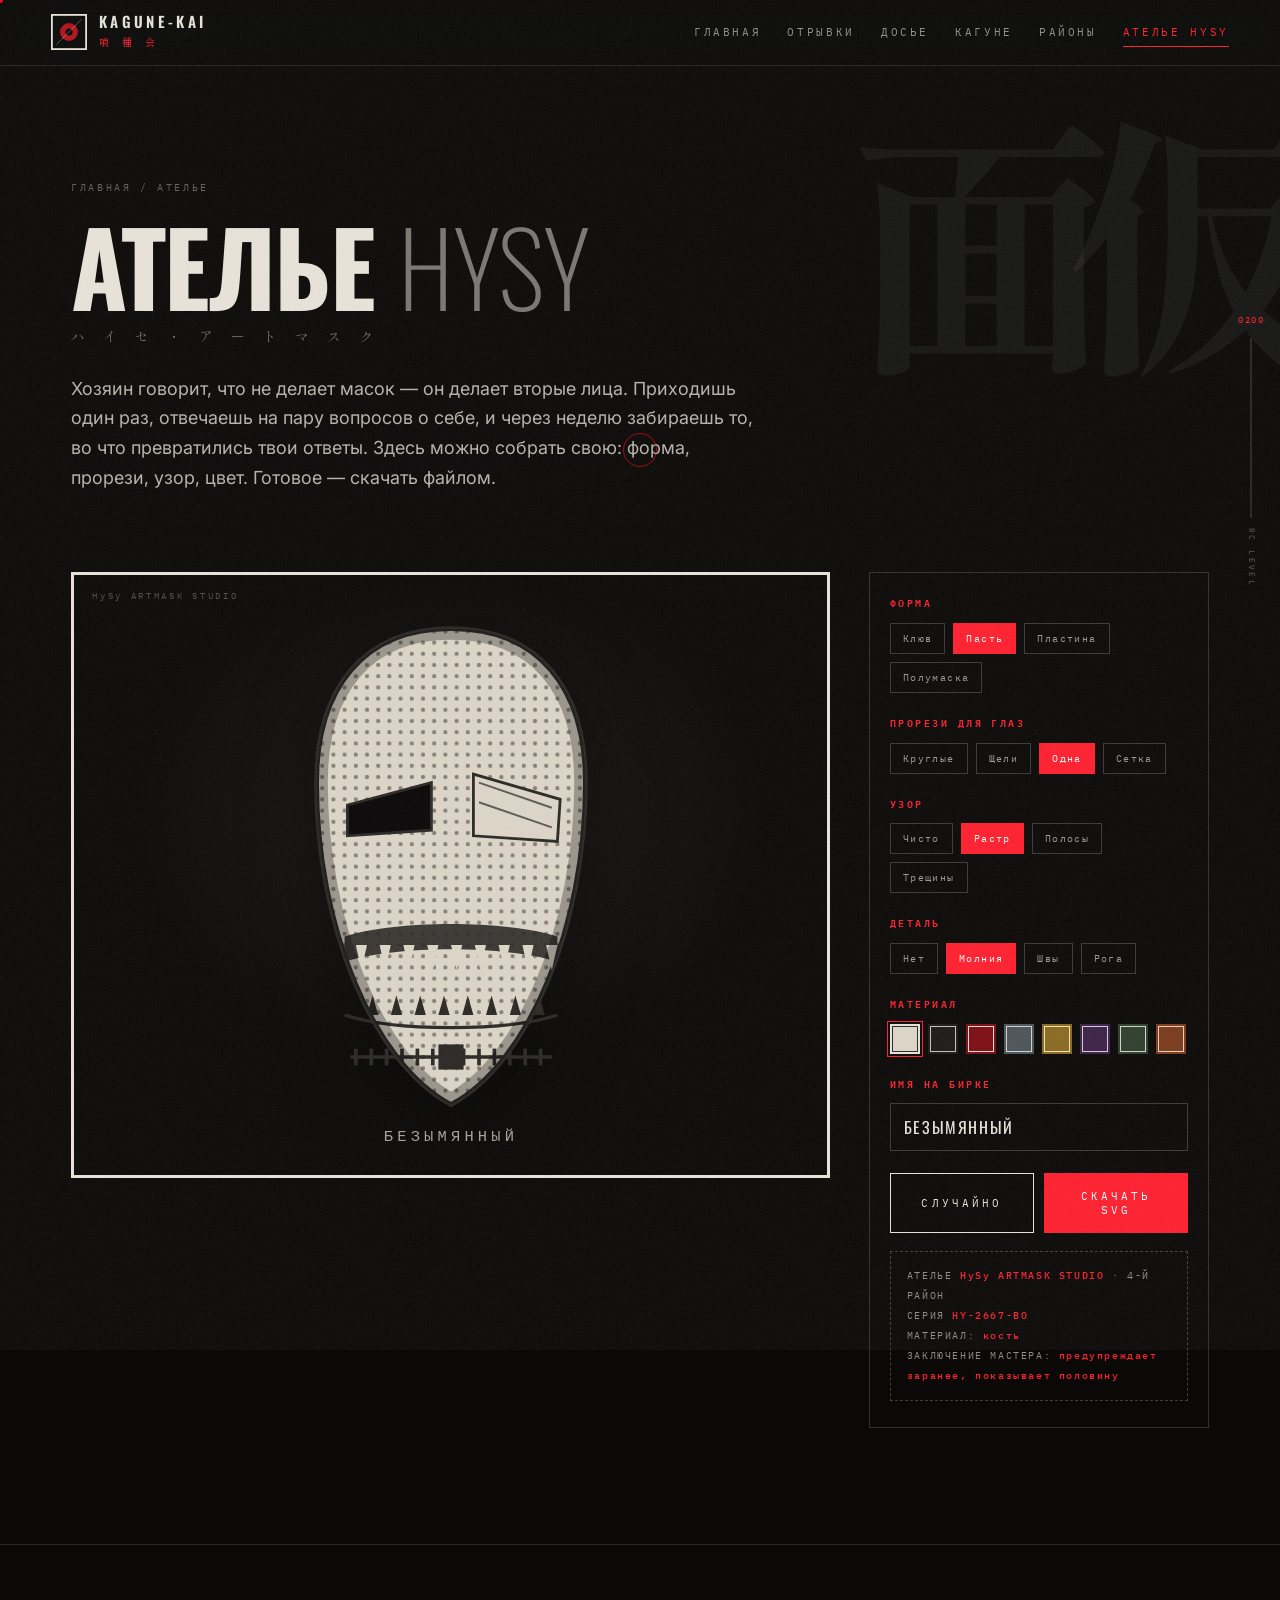
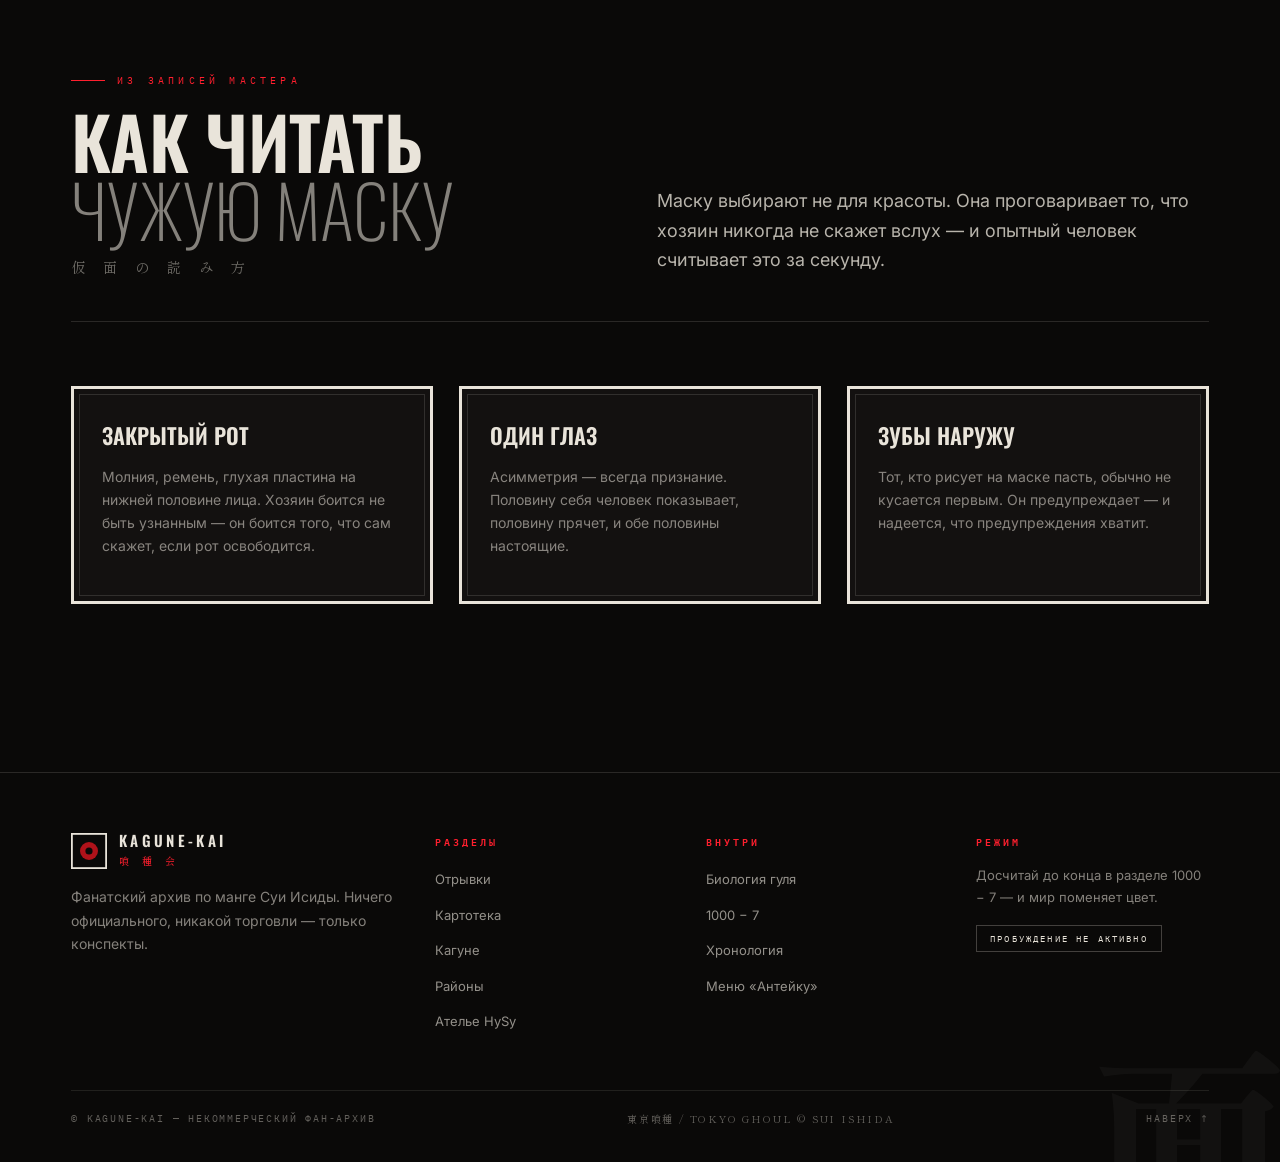
==== commit 4607a512: "Добавить сороконожку в деле Канеки и раздел «Отрывки» Сороконожка: canvas поверх страницы, тело стро" ====
--- a/atelier.html
+++ b/atelier.html
@@ -28,7 +28,8 @@
     <span class="brand-txt"><strong>Kagune-Kai</strong><span>喰 種 会</span></span>
   </a>
   <nav class="nav" id="nav">
-    <a href="index.html">Главная</a><a href="characters.html">Досье</a>
+    <a href="index.html">Главная</a>
+    <a href="manga.html">Отрывки</a><a href="characters.html">Досье</a>
     <a href="kagune.html">Кагуне</a><a href="wards.html">Районы</a><a href="atelier.html">Ателье HySy</a>
   </nav>
   <button class="burger" id="burger" aria-label="Меню" aria-expanded="false"><span></span><span></span><span></span></button>
@@ -151,7 +152,7 @@
         <p class="muted" style="max-width:36ch;font-size:14px">Фанатский архив по манге Суи Исиды. Ничего официального, никакой торговли — только конспекты.</p>
       </div>
       <div><h4>Разделы</h4><ul>
-        <li><a href="characters.html">Картотека</a></li><li><a href="kagune.html">Кагуне</a></li>
+        <li><a href="manga.html">Отрывки</a></li><li><a href="characters.html">Картотека</a></li><li><a href="kagune.html">Кагуне</a></li>
         <li><a href="wards.html">Районы</a></li><li><a href="atelier.html">Ателье HySy</a></li></ul></div>
       <div><h4>Внутри</h4><ul>
         <li><a href="index.html#about">Биология гуля</a></li><li><a href="index.html#count">1000 − 7</a></li>
--- a/assets/css/pages.css
+++ b/assets/css/pages.css
@@ -183,6 +183,29 @@
   color:color-mix(in srgb,var(--fg) 40%, transparent);
 }
 .cta-links a:hover{ padding-left:20px; color:var(--accent); background:color-mix(in srgb,var(--fg) 4%, transparent); }
+
+/* ---------- сороконожка ---------- */
+.centipede-layer{
+  position:fixed; inset:0; z-index:9996; pointer-events:none;
+  width:100%; height:100%; transition:opacity .4s;
+}
+.centipede-layer.out{ opacity:0; }
+.centipede-whisper{
+  position:fixed; left:50%; top:16%; transform:translate(-50%,-6px); z-index:9996;
+  pointer-events:none; opacity:0; transition:opacity .5s, transform .5s;
+  font-family:var(--disp); font-size:clamp(30px,7vw,74px); font-weight:700;
+  letter-spacing:.04em; color:var(--accent); text-shadow:0 0 34px rgba(176,18,26,.6);
+}
+.centipede-whisper.on{ opacity:.9; transform:translate(-50%,0); }
+.centipede-whisper.out{ opacity:0; }
+
+body.shudder{ animation:shudder .9s cubic-bezier(.36,.07,.19,.97); }
+@keyframes shudder{
+  0%,100%{ transform:translate(0,0) }
+  12%{ transform:translate(-4px,2px) } 26%{ transform:translate(5px,-3px) }
+  41%{ transform:translate(-3px,-2px) } 58%{ transform:translate(3px,3px) }
+  74%{ transform:translate(-2px,1px) } 88%{ transform:translate(1px,-1px) }
+}
 
 /* ============================================================
    СТРАНИЦА: ДОСЬЕ
@@ -396,6 +419,90 @@
 .mnote{ margin-top:30px; font-family:var(--serif); font-size:15px; color:color-mix(in srgb,var(--fg) 60%, transparent); border-left:2px solid var(--accent); padding-left:18px; }
 
 /* ============================================================
+   СТРАНИЦА: ОТРЫВКИ
+   ============================================================ */
+.mscene{
+  padding-block:clamp(46px,7vw,90px);
+  border-bottom:1px solid color-mix(in srgb,var(--fg) 14%, transparent);
+}
+.mscene-head{ max-width:var(--maxw); margin-inline:auto; padding-inline:var(--gutter); margin-bottom:30px; }
+.mscene-n{ font-size:10px; letter-spacing:.3em; color:var(--accent); }
+.mscene-head h2{
+  font-family:var(--disp); font-size:clamp(30px,6vw,64px); text-transform:uppercase;
+  line-height:.98; margin-top:12px;
+}
+.mscene-jp{ font-family:var(--serif); font-size:13px; letter-spacing:.45em; color:color-mix(in srgb,var(--fg) 45%, transparent); margin:8px 0 16px; }
+
+.mpage{
+  max-width:var(--maxw); margin-inline:auto; padding-inline:var(--gutter);
+  display:grid; grid-template-columns:1fr 1fr; gap:14px;
+}
+.mpanel{ margin:0; }
+.mpanel.wide{ grid-column:1 / -1; }
+@media (max-width:680px){
+  .mpage{ grid-template-columns:1fr; }
+  .mpanel.wide{ grid-column:auto; }
+}
+
+.mart{
+  position:relative; overflow:hidden;
+  border:3px solid var(--fg);
+  aspect-ratio:4/3;
+  background:#0b0a09;
+}
+.mpanel.wide .mart{ aspect-ratio:16/9; }
+.mart svg{ position:absolute; inset:0; width:100%; height:100%; }
+/* растр поверх кадра — как в печати */
+.mtone{
+  position:absolute; inset:0; pointer-events:none; mix-blend-mode:overlay; opacity:.35;
+  background-image:radial-gradient(#fff 1px, transparent 1.3px);
+  background-size:4px 4px;
+}
+
+.mbubble{
+  position:absolute; max-width:46%; padding:12px 16px;
+  background:#f2ede2; color:#12100f; border:2px solid #12100f; border-radius:22px/26px;
+  font-size:clamp(12px,1.3vw,14.5px); line-height:1.35; font-weight:500;
+  box-shadow:3px 4px 0 rgba(0,0,0,.55);
+}
+.mbubble::after{
+  content:""; position:absolute; bottom:-15px; width:0; height:0;
+  border:9px solid transparent; border-top-color:#12100f;
+}
+.mbubble::before{
+  content:""; position:absolute; bottom:-10px; width:0; height:0; z-index:1;
+  border:7px solid transparent; border-top-color:#f2ede2;
+}
+.mbubble.left::after{ left:22px; }  .mbubble.left::before{ left:24px; }
+.mbubble.right::after{ right:22px; } .mbubble.right::before{ right:24px; }
+
+.msfx{
+  position:absolute; font-family:var(--serif); font-weight:800;
+  font-size:clamp(26px,5.5vw,58px); line-height:1;
+  color:#f2ede2;
+  /* обводка набирается тенями: -webkit-text-stroke местами съедает шрифт */
+  text-shadow:
+    2px 0 0 #0a0908, -2px 0 0 #0a0908, 0 2px 0 #0a0908, 0 -2px 0 #0a0908,
+    2px 2px 0 #0a0908, -2px 2px 0 #0a0908, 2px -2px 0 #0a0908, -2px -2px 0 #0a0908,
+    6px 7px 0 rgba(176,18,26,.95);
+  pointer-events:none; user-select:none; letter-spacing:.04em;
+}
+
+.mpanel figcaption{
+  margin-top:10px; padding:9px 12px;
+  border:1px solid color-mix(in srgb,var(--fg) 18%, transparent);
+  background:color-mix(in srgb,var(--fg) 4%, transparent);
+  font-family:var(--serif); font-size:13.5px; line-height:1.5;
+  color:color-mix(in srgb,var(--fg) 72%, transparent);
+}
+
+.mnote-legal{
+  max-width:var(--maxw); margin:0 auto; padding:26px var(--gutter) 0;
+  font-family:var(--mono); font-size:10px; letter-spacing:.16em; line-height:2;
+  color:color-mix(in srgb,var(--fg) 38%, transparent);
+}
+
+/* ============================================================
    СТРАНИЦА: АТЕЛЬЕ
    ============================================================ */
 .atelier{ display:grid; grid-template-columns:1fr 340px; gap:clamp(20px,3vw,40px); align-items:start; }
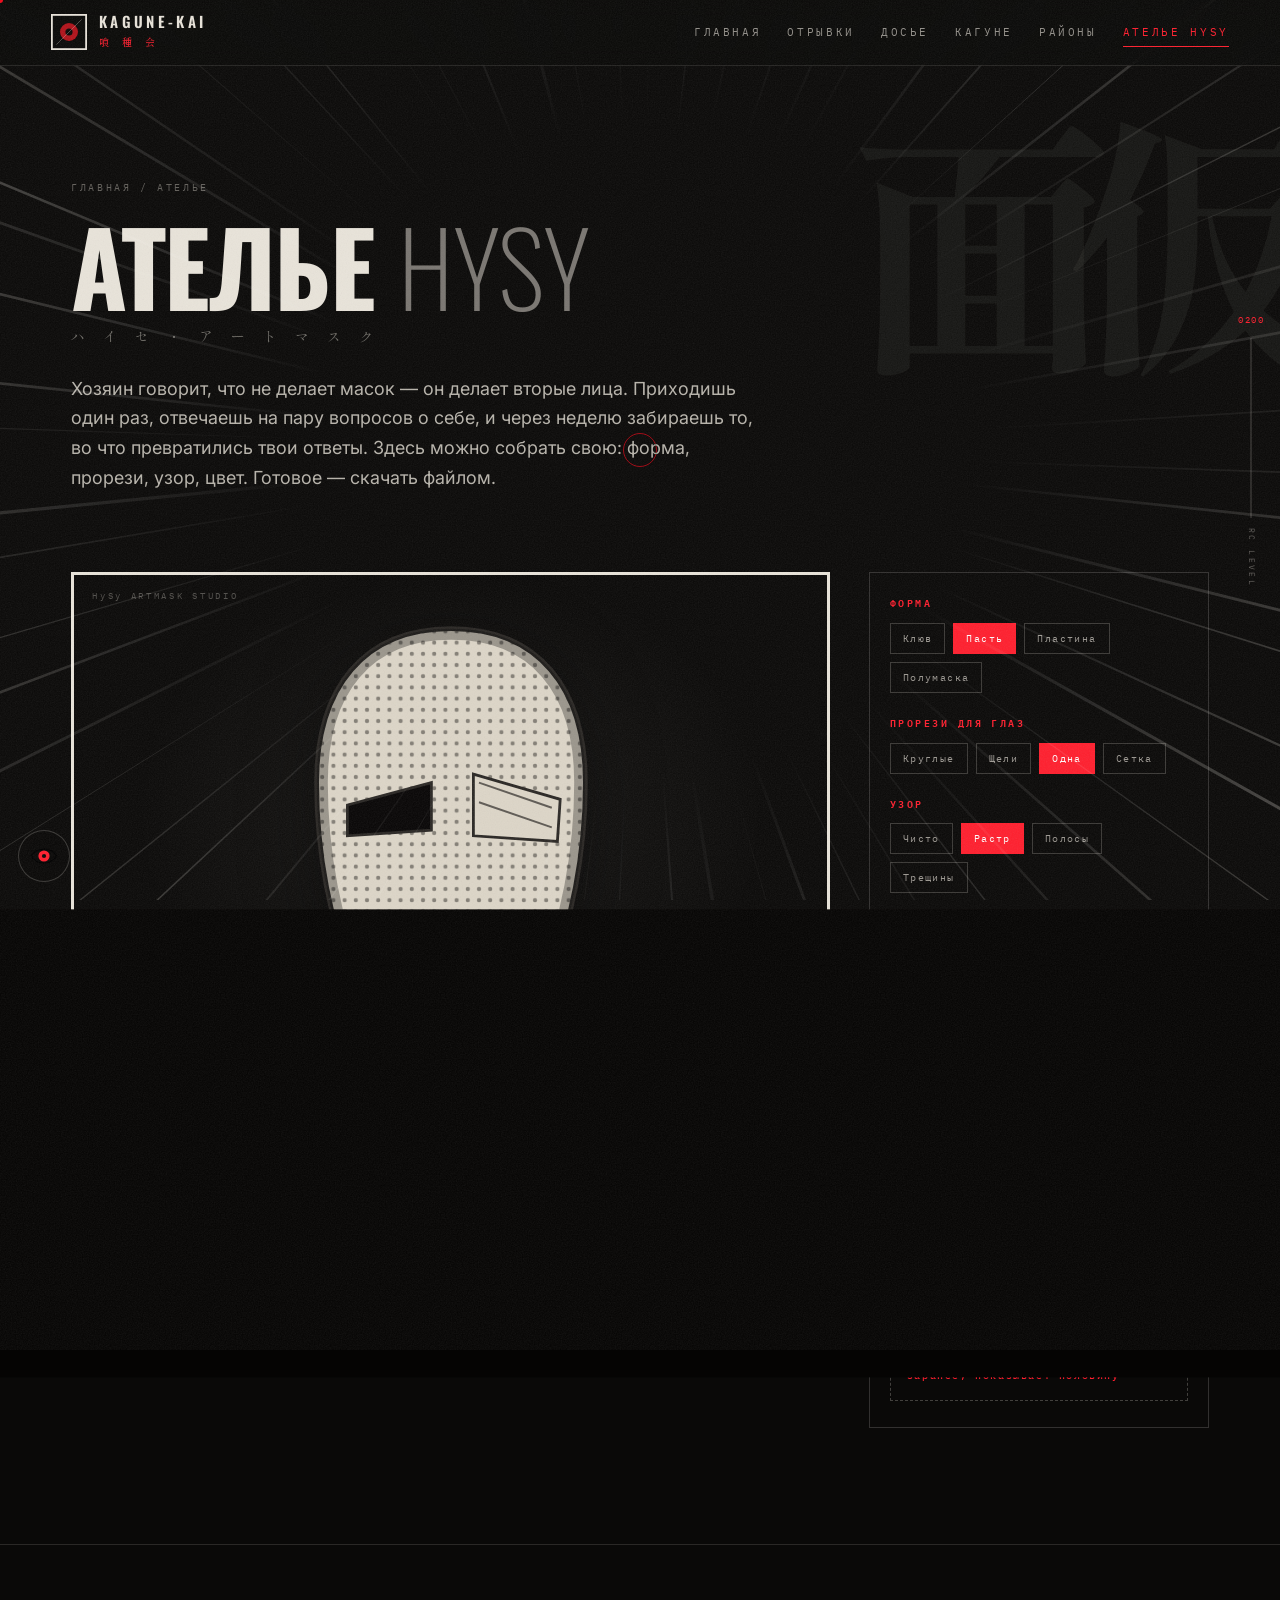
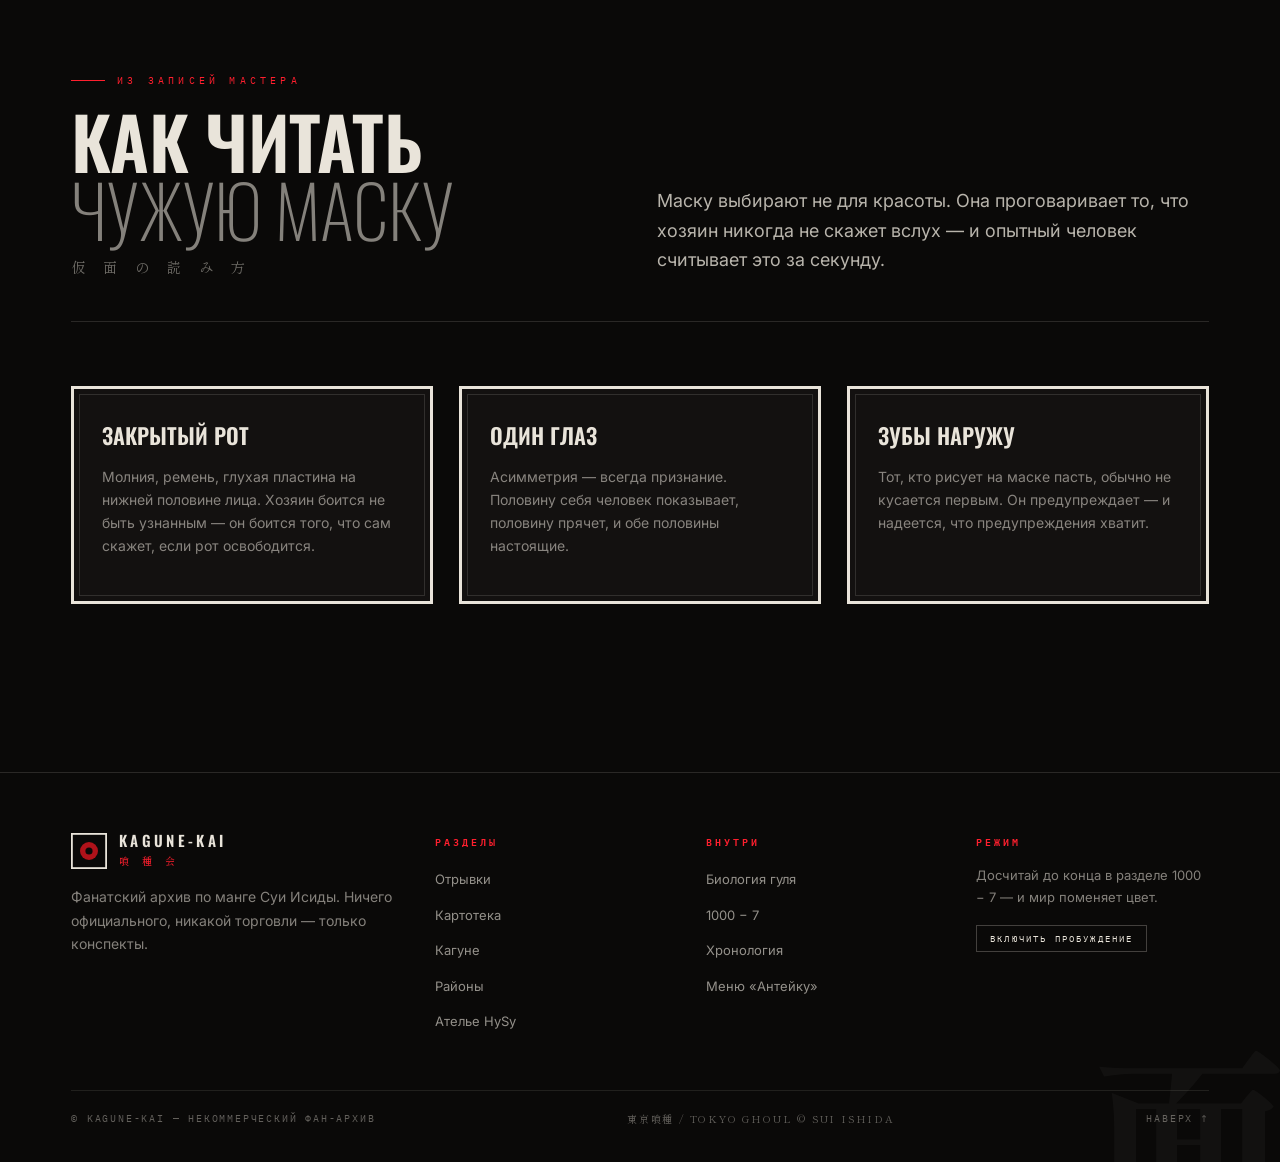
==== commit 3196ca12: "Эффекты прокрутки, двусторонний переключатель темы и пасхалки Прокрутка: полоса прогресса, манга-лин" ====
--- a/atelier.html
+++ b/atelier.html
@@ -171,6 +171,8 @@
 
 <script src="assets/js/data.js"></script>
 <script src="assets/js/core.js"></script>
+<script src="assets/js/centipede.js"></script>
 <script src="assets/js/atelier.js"></script>
+<script src="assets/js/fx.js"></script>
 </body>
 </html>
--- a/assets/css/main.css
+++ b/assets/css/main.css
@@ -417,3 +417,95 @@
 .rate.a{ color:#c9a227 }
 .rate.b{ color:#7d9a4e }
 .rate.c{ color:#5b8a8f }
+
+/* ============================================================
+   ЭФФЕКТЫ: скролл, переходы, переключатель темы, пасхалки
+   ============================================================ */
+
+/* ---------- полоса прогресса чтения ---------- */
+.progress{
+  position:fixed; left:0; top:0; height:2px; width:0; z-index:950;
+  background:linear-gradient(90deg, var(--blood-deep), var(--blood-hot));
+  box-shadow:0 0 12px rgba(255,31,46,.7);
+  pointer-events:none;
+}
+
+/* ---------- скоростные линии при быстрой прокрутке ---------- */
+.speedlines{
+  position:fixed; inset:0; z-index:880; pointer-events:none; opacity:0;
+  transition:opacity .25s;
+}
+.speedlines.on{ opacity:1; }
+
+/* ---------- шторка-переход между секциями ---------- */
+section[data-wipe]{ position:relative; }
+.wipe{
+  position:absolute; inset:0; z-index:6; pointer-events:none; transform-origin:bottom;
+  background:linear-gradient(to top, var(--bg) 60%, color-mix(in srgb,var(--blood-deep) 55%, var(--bg)));
+  border-bottom:2px solid var(--blood-hot);
+  transition:transform .85s cubic-bezier(.76,0,.24,1), opacity .85s;
+}
+.wipe.go{ transform:scaleY(0); opacity:0; }
+
+/* ---------- моргание какугана при переходе между страницами ---------- */
+.blink{
+  position:fixed; inset:0; z-index:9995; pointer-events:none;
+}
+.blink i{
+  position:absolute; left:0; width:100%; height:52%; background:#050403;
+  transform:translateY(-102%);
+  transition:transform .42s cubic-bezier(.7,0,.3,1);
+}
+.blink i:first-child{ top:0; }
+.blink i:last-child{ bottom:0; transform:translateY(102%); }
+.blink.shut i{ transform:translateY(0); }
+.blink.shut::after{
+  content:""; position:absolute; left:50%; top:50%; width:min(60vw,420px); height:3px;
+  transform:translate(-50%,-50%); background:linear-gradient(90deg,transparent,var(--blood-hot),transparent);
+  animation:lidline .42s ease;
+}
+@keyframes lidline{ from{ opacity:0; width:0 } to{ opacity:1 } }
+
+/* ---------- переключатель темы ---------- */
+.eyeswitch{
+  position:fixed; left:18px; bottom:18px; z-index:940;
+  width:52px; height:52px; border-radius:50%; cursor:pointer; padding:0;
+  border:1px solid color-mix(in srgb,var(--fg) 22%, transparent);
+  background:color-mix(in srgb,var(--bg) 82%, transparent);
+  backdrop-filter:blur(8px);
+  display:grid; place-items:center; transition:.3s;
+}
+.eyeswitch:hover{ border-color:var(--accent); transform:scale(1.07); }
+.eyeswitch svg{ width:28px; height:28px; }
+.eyeswitch .ball{ fill:var(--accent); transition:fill .3s; }
+.eyeswitch::after{
+  content:attr(data-tip); position:absolute; left:64px; top:50%; transform:translateY(-50%);
+  white-space:nowrap; font-family:var(--mono); font-size:9px; letter-spacing:.2em;
+  color:color-mix(in srgb,var(--fg) 55%, transparent);
+  opacity:0; transition:opacity .25s; pointer-events:none;
+}
+.eyeswitch:hover::after{ opacity:1; }
+@media (max-width:640px){ .eyeswitch{ width:44px;height:44px; left:12px; bottom:12px; } .eyeswitch::after{ display:none; } }
+
+/* ---------- всплывашка ---------- */
+.toast{
+  position:fixed; left:50%; bottom:26px; transform:translate(-50%,20px); z-index:9990;
+  background:var(--ink-2); color:var(--paper);
+  border:1px solid var(--blood); border-left:3px solid var(--blood-hot);
+  padding:13px 20px; font-family:var(--mono); font-size:10.5px; letter-spacing:.2em;
+  text-transform:uppercase; opacity:0; transition:.4s cubic-bezier(.2,.8,.2,1); pointer-events:none;
+  max-width:92vw;
+}
+.toast.on{ opacity:1; transform:translate(-50%,0); }
+
+/* ---------- какуган на логотипе ---------- */
+body.marked .brand-mark circle:first-of-type{ fill:var(--blood-hot); }
+body.marked .brand-mark{ animation:pulsemark 2.4s infinite; }
+@keyframes pulsemark{ 0%,100%{ filter:none } 50%{ filter:drop-shadow(0 0 8px rgba(255,31,46,.9)) } }
+
+/* ---------- 24-й район: свет выключен ---------- */
+body.blackout::before{
+  content:""; position:fixed; inset:0; z-index:9994; pointer-events:none;
+  background:radial-gradient(circle 210px at var(--tx,50%) var(--ty,50%),
+             transparent 0, rgba(0,0,0,.5) 52%, rgba(0,0,0,.94) 100%);
+}
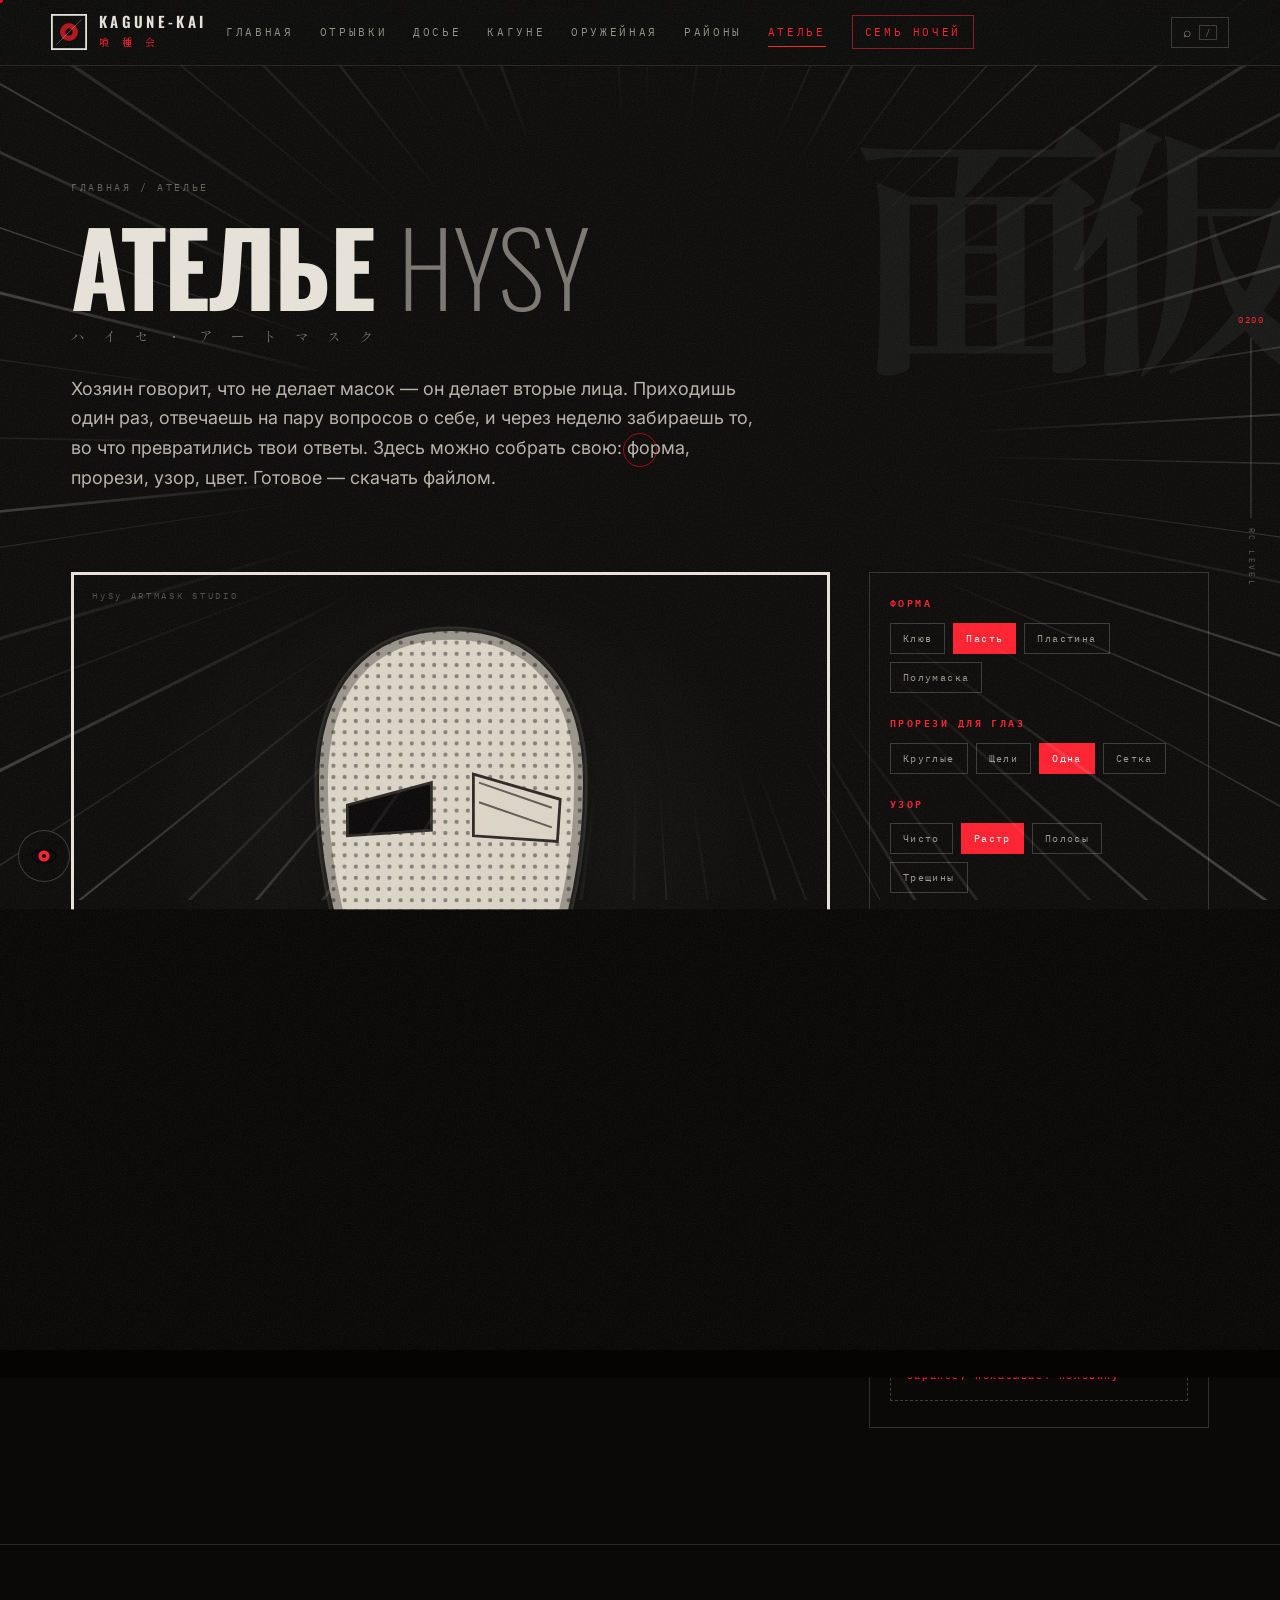
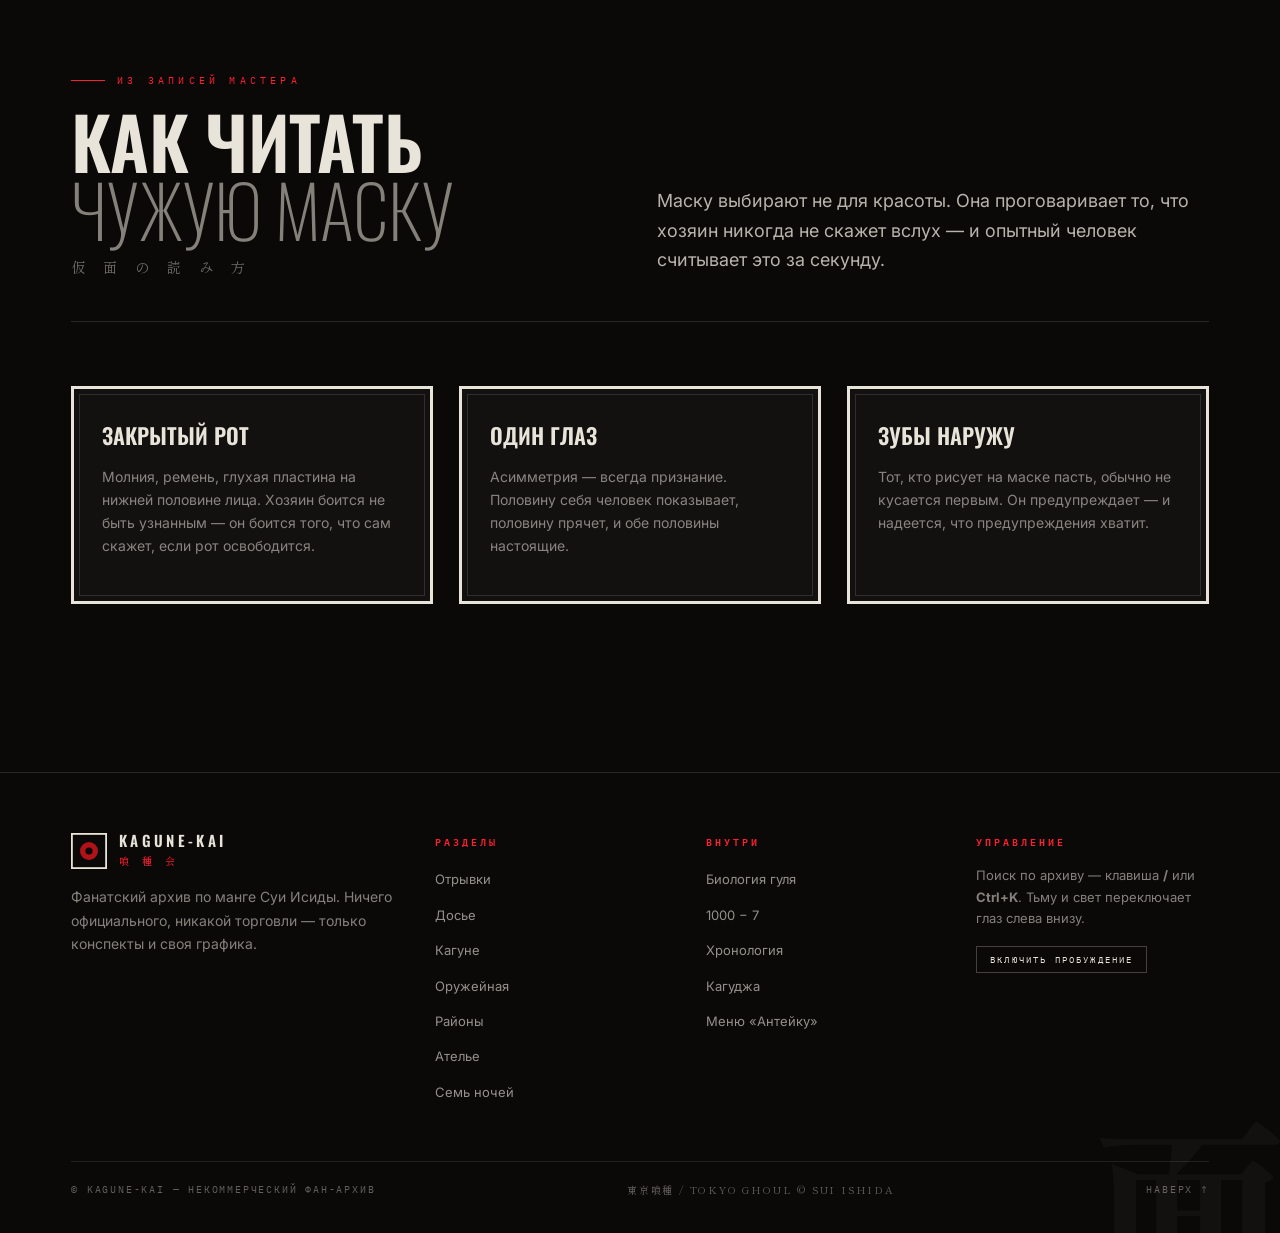
==== commit 07af92dc: "Оружейная, мини-игра «Семь ночей», поиск по архиву и переработка интерфейса Две новые страницы.  qui" ====
--- a/atelier.html
+++ b/atelier.html
@@ -27,11 +27,7 @@
     </svg>
     <span class="brand-txt"><strong>Kagune-Kai</strong><span>喰 種 会</span></span>
   </a>
-  <nav class="nav" id="nav">
-    <a href="index.html">Главная</a>
-    <a href="manga.html">Отрывки</a><a href="characters.html">Досье</a>
-    <a href="kagune.html">Кагуне</a><a href="wards.html">Районы</a><a href="atelier.html">Ателье HySy</a>
-  </nav>
+  <nav class="nav" id="nav"></nav>
   <button class="burger" id="burger" aria-label="Меню" aria-expanded="false"><span></span><span></span><span></span></button>
 </header>
 
@@ -140,27 +136,7 @@
 <footer class="foot">
   <span class="foot-kanji jp" aria-hidden="true">面</span>
   <div class="wrap">
-    <div class="foot-grid">
-      <div>
-        <a class="brand" href="index.html" style="margin-bottom:16px">
-          <svg class="brand-mark" viewBox="0 0 40 40" aria-hidden="true">
-            <rect x="1" y="1" width="38" height="38" fill="none" stroke="currentColor" stroke-width="2"/>
-            <circle cx="20" cy="20" r="10" fill="#b0121a"/><circle cx="20" cy="20" r="4" fill="#0a0908"/>
-          </svg>
-          <span class="brand-txt"><strong>Kagune-Kai</strong><span>喰 種 会</span></span>
-        </a>
-        <p class="muted" style="max-width:36ch;font-size:14px">Фанатский архив по манге Суи Исиды. Ничего официального, никакой торговли — только конспекты.</p>
-      </div>
-      <div><h4>Разделы</h4><ul>
-        <li><a href="manga.html">Отрывки</a></li><li><a href="characters.html">Картотека</a></li><li><a href="kagune.html">Кагуне</a></li>
-        <li><a href="wards.html">Районы</a></li><li><a href="atelier.html">Ателье HySy</a></li></ul></div>
-      <div><h4>Внутри</h4><ul>
-        <li><a href="index.html#about">Биология гуля</a></li><li><a href="index.html#count">1000 − 7</a></li>
-        <li><a href="index.html#arcs">Хронология</a></li><li><a href="wards.html#anteiku">Меню «Антейку»</a></li></ul></div>
-      <div><h4>Режим</h4>
-        <p class="muted" style="font-size:13px">Досчитай до конца в разделе 1000 − 7 — и мир поменяет цвет.</p>
-        <button class="state-toggle" id="state-toggle">СБРОСИТЬ ПРОБУЖДЕНИЕ</button></div>
-    </div>
+    <div class="foot-grid" id="foot-grid"></div>
     <div class="foot-bot">
       <span>© KAGUNE-KAI — НЕКОММЕРЧЕСКИЙ ФАН-АРХИВ</span>
       <span class="jp">東京喰種 / TOKYO GHOUL © SUI ISHIDA</span>
@@ -173,6 +149,7 @@
 <script src="assets/js/core.js"></script>
 <script src="assets/js/centipede.js"></script>
 <script src="assets/js/atelier.js"></script>
+<script src="assets/js/search.js"></script>
 <script src="assets/js/fx.js"></script>
 </body>
 </html>
--- a/assets/css/main.css
+++ b/assets/css/main.css
@@ -509,3 +509,152 @@
   background:radial-gradient(circle 210px at var(--tx,50%) var(--ty,50%),
              transparent 0, rgba(0,0,0,.5) 52%, rgba(0,0,0,.94) 100%);
 }
+
+/* ============================================================
+   ИНТЕРФЕЙС: поиск, доступность, мобильное меню, наверх
+   ============================================================ */
+
+/* ---------- фокус с клавиатуры ---------- */
+:focus{ outline:none; }
+:focus-visible{
+  outline:2px solid var(--accent); outline-offset:3px;
+  border-radius:1px;
+}
+.skip-link{
+  position:fixed; left:12px; top:-60px; z-index:9999;
+  background:var(--accent); color:#fff; padding:11px 18px;
+  font-family:var(--mono); font-size:11px; letter-spacing:.2em;
+  transition:top .25s;
+}
+.skip-link:focus{ top:12px; }
+
+/* ---------- кнопка поиска в шапке ---------- */
+.seek-btn{
+  display:flex; align-items:center; gap:8px; cursor:pointer;
+  background:none; color:color-mix(in srgb,var(--fg) 60%, transparent);
+  border:1px solid color-mix(in srgb,var(--fg) 20%, transparent);
+  padding:7px 11px; font-size:14px; line-height:1; transition:.25s; margin-left:auto;
+}
+.seek-btn:hover{ border-color:var(--accent); color:var(--fg); }
+.seek-kbd{
+  font-family:var(--mono); font-size:9px; letter-spacing:.1em;
+  border:1px solid color-mix(in srgb,var(--fg) 22%, transparent); padding:2px 5px;
+  color:color-mix(in srgb,var(--fg) 45%, transparent);
+}
+@media (max-width:900px){ .seek-btn{ margin-left:0; } .seek-kbd{ display:none; } }
+
+/* ---------- оверлей поиска ---------- */
+.seek{
+  position:fixed; inset:0; z-index:2100; display:grid; place-items:start center;
+  padding-top:12vh; background:color-mix(in srgb,#000 74%, transparent);
+  backdrop-filter:blur(7px); opacity:0; visibility:hidden; transition:.28s;
+}
+.seek.on{ opacity:1; visibility:visible; }
+.seek-card{
+  width:min(94vw,660px); background:var(--bg);
+  border:var(--panel-border) solid var(--fg);
+  transform:translateY(-14px) scale(.985); transition:.32s cubic-bezier(.2,.8,.2,1);
+  max-height:76svh; display:flex; flex-direction:column;
+}
+.seek.on .seek-card{ transform:none; }
+.seek-top{
+  display:flex; align-items:center; gap:12px; padding:16px 18px;
+  border-bottom:1px solid color-mix(in srgb,var(--fg) 16%, transparent);
+}
+.seek-eye{ color:var(--accent); font-size:20px; line-height:1; }
+.seek-top input{
+  flex:1; background:none; border:none; color:var(--fg); outline:none;
+  font-family:var(--mono); font-size:13px; letter-spacing:.12em;
+}
+.seek-top input::placeholder{ color:color-mix(in srgb,var(--fg) 30%, transparent); }
+.seek-top kbd{
+  font-family:var(--mono); font-size:9px; letter-spacing:.14em; padding:3px 7px;
+  border:1px solid color-mix(in srgb,var(--fg) 22%, transparent);
+  color:color-mix(in srgb,var(--fg) 40%, transparent);
+}
+.seek-list{ overflow:auto; flex:1; }
+.seek-row{
+  display:grid; grid-template-columns:88px 1fr; grid-template-areas:"kind t" "kind sub";
+  gap:2px 14px; padding:13px 18px; align-items:center;
+  border-bottom:1px solid color-mix(in srgb,var(--fg) 8%, transparent);
+  transition:background .18s;
+}
+.seek-row.on{ background:color-mix(in srgb,var(--accent) 14%, transparent); }
+.seek-row.on .seek-t{ color:var(--accent); }
+.seek-kind{
+  grid-area:kind; font-family:var(--mono); font-size:8.5px; letter-spacing:.2em;
+  color:color-mix(in srgb,var(--fg) 40%, transparent); align-self:center;
+  border:1px solid color-mix(in srgb,var(--fg) 18%, transparent); padding:4px 0; text-align:center;
+}
+.seek-t{ grid-area:t; font-family:var(--disp); font-size:17px; text-transform:uppercase; letter-spacing:.04em; }
+.seek-sub{ grid-area:sub; font-size:12px; color:color-mix(in srgb,var(--fg) 50%, transparent); }
+.seek-row b{ color:var(--accent); font-weight:inherit; }
+.seek-empty{ padding:38px 18px; text-align:center; font-size:11px; letter-spacing:.24em;
+  color:color-mix(in srgb,var(--fg) 40%, transparent); }
+.seek-foot{
+  display:flex; gap:16px; align-items:center; padding:11px 18px;
+  border-top:1px solid color-mix(in srgb,var(--fg) 16%, transparent);
+  font-size:9px; letter-spacing:.18em; color:color-mix(in srgb,var(--fg) 35%, transparent);
+}
+.seek-count{ margin-left:auto; color:var(--accent); }
+@media (max-width:600px){ .seek{ padding-top:6vh; } .seek-foot span:not(.seek-count){ display:none; } }
+
+/* ---------- кнопка «Семь ночей» в меню ---------- */
+.nav .nav-cta{
+  color:var(--accent); border:1px solid color-mix(in srgb,var(--accent) 55%, transparent);
+  padding:7px 12px;
+}
+.nav .nav-cta::after{ display:none; }
+.nav .nav-cta:hover{ background:var(--accent); color:#fff; border-color:var(--accent); }
+
+/* ---------- мобильное меню ---------- */
+@media (max-width:900px){
+  .nav{
+    inset:64px 0 auto 0; height:auto; max-height:calc(100svh - 64px); overflow:auto;
+    padding:8px var(--gutter) 30px;
+  }
+  .nav a{
+    display:flex; align-items:baseline; justify-content:space-between; gap:14px;
+    font-family:var(--disp); font-size:19px; letter-spacing:.06em; padding:17px 0;
+  }
+  .nav a::before{
+    content:attr(data-jp); font-family:var(--serif); font-size:12px; letter-spacing:.3em;
+    color:color-mix(in srgb,var(--fg) 32%, transparent); order:2;
+  }
+  .nav .nav-cta{ margin-top:12px; justify-content:center; padding:16px; }
+  .nav .nav-cta::before{ display:none; }
+}
+
+/* ---------- наверх ---------- */
+.totop{
+  position:fixed; right:18px; bottom:18px; z-index:940;
+  width:46px; height:46px; cursor:pointer; padding:0;
+  border:1px solid color-mix(in srgb,var(--fg) 22%, transparent);
+  background:color-mix(in srgb,var(--bg) 82%, transparent);
+  backdrop-filter:blur(8px); color:var(--fg);
+  display:grid; place-items:center; font-family:var(--mono); font-size:13px;
+  opacity:0; transform:translateY(12px); pointer-events:none; transition:.3s;
+}
+.totop.on{ opacity:1; transform:none; pointer-events:auto; }
+.totop:hover{ border-color:var(--accent); color:var(--accent); }
+@media (max-width:640px){ .totop{ width:40px;height:40px; right:12px; bottom:12px; } }
+
+/* ---------- оглавление страницы ---------- */
+/* слева: справа уже стоит RC-метр, они налезали друг на друга */
+.toc{
+  position:fixed; left:20px; top:50%; transform:translateY(-50%); z-index:830;
+  display:flex; flex-direction:column; gap:12px; align-items:flex-start;
+  max-width:190px;
+}
+.toc a{
+  display:flex; align-items:center; gap:9px;
+  font-family:var(--mono); font-size:9px; letter-spacing:.18em;
+  color:color-mix(in srgb,var(--fg) 34%, transparent); transition:.25s;
+}
+.toc a i{ display:block; width:16px; height:1px; background:currentColor; transition:.25s; }
+.toc a span{ opacity:0; transform:translateX(-6px); transition:.25s; white-space:nowrap;
+  overflow:hidden; text-overflow:ellipsis; max-width:150px; }
+.toc a:hover span,.toc a.on span{ opacity:1; transform:none; }
+.toc a.on{ color:var(--accent); }
+.toc a.on i{ width:30px; }
+@media (max-width:1360px){ .toc{ display:none; } }
--- a/assets/css/pages.css
+++ b/assets/css/pages.css
@@ -544,3 +544,135 @@
   color:color-mix(in srgb,var(--fg) 60%, transparent);
 }
 .plate b{ color:var(--accent); font-weight:500; }
+
+/* ============================================================
+   СТРАНИЦА: ОРУЖЕЙНАЯ
+   ============================================================ */
+.qgrid{ display:grid; grid-template-columns:repeat(auto-fill,minmax(280px,1fr)); gap:18px; margin-top:34px; }
+.qcard{
+  display:grid; grid-template-rows:auto 1fr;
+  border:1px solid color-mix(in srgb,var(--fg) 18%, transparent);
+  transition:.4s cubic-bezier(.2,.8,.2,1); position:relative; overflow:hidden;
+}
+.qcard:hover{ border-color:var(--qc); transform:translateY(-6px); }
+.qart{
+  position:relative; height:220px; display:grid; place-items:center; overflow:hidden;
+  background:
+    radial-gradient(70% 70% at 50% 45%, color-mix(in srgb,var(--qc) 20%, transparent), transparent 72%),
+    color-mix(in srgb,var(--fg) 4%, transparent);
+  border-bottom:1px solid color-mix(in srgb,var(--fg) 14%, transparent);
+}
+.qart svg{ height:80%; width:auto; position:relative; z-index:1;
+  filter:drop-shadow(0 8px 22px rgba(0,0,0,.45)); }
+.qjp{
+  position:absolute; right:8px; bottom:-6px; font-size:56px; line-height:1;
+  color:color-mix(in srgb,var(--qc) 26%, transparent); pointer-events:none;
+}
+.qbody{ padding:18px 18px 20px; }
+.qtype{ font-size:9px; letter-spacing:.24em; color:var(--qc); text-transform:uppercase; }
+.qcard h3{ font-family:var(--disp); font-size:24px; text-transform:uppercase; letter-spacing:.04em; margin:8px 0 4px; }
+.qform{ font-size:10px; letter-spacing:.18em; color:color-mix(in srgb,var(--fg) 45%, transparent); margin:0 0 12px; }
+.qbody p:last-of-type{ font-size:13.5px; color:color-mix(in srgb,var(--fg) 68%, transparent); }
+.qfoot{
+  display:flex; justify-content:space-between; gap:10px; margin-top:16px; padding-top:12px;
+  border-top:1px dashed color-mix(in srgb,var(--fg) 18%, transparent);
+  font-size:9.5px; letter-spacing:.14em; color:color-mix(in srgb,var(--fg) 55%, transparent);
+}
+.qrank{ color:var(--qc); }
+
+.kstages{ list-style:none; margin:30px 0 0; padding:0; display:grid; gap:1px;
+  background:color-mix(in srgb,var(--fg) 14%, transparent);
+  border:1px solid color-mix(in srgb,var(--fg) 14%, transparent); }
+.kstages li{ background:var(--bg); padding:24px 26px; display:grid; grid-template-columns:64px 1fr; gap:18px; align-items:start; }
+@media (max-width:560px){ .kstages li{ grid-template-columns:1fr; gap:6px; } }
+.kn{ font-family:var(--disp); font-size:34px; line-height:1; font-weight:200; color:var(--accent); }
+.kstages h3{ font-family:var(--disp); font-size:21px; text-transform:uppercase; letter-spacing:.04em; }
+.kstages p{ margin:8px 0 0; font-size:14px; color:color-mix(in srgb,var(--fg) 68%, transparent); }
+.kknown{ margin-top:22px; font-size:10px; letter-spacing:.2em; color:color-mix(in srgb,var(--fg) 45%, transparent); }
+
+/* ============================================================
+   СТРАНИЦА: ИГРА
+   ============================================================ */
+.gwrap{ max-width:820px; margin-inline:auto; }
+.gcard{
+  border:var(--panel-border) solid var(--fg); padding:clamp(22px,4vw,42px);
+  background:color-mix(in srgb,var(--bg) 92%, transparent); position:relative;
+}
+.ghead{ display:flex; justify-content:space-between; align-items:baseline; gap:14px; margin-bottom:22px; }
+.gjp-min{ font-size:13px; letter-spacing:.4em; color:color-mix(in srgb,var(--fg) 40%, transparent); }
+.gtitle{ font-family:var(--disp); font-size:clamp(38px,8vw,84px); text-transform:uppercase; line-height:.92; }
+.gjp{ font-family:var(--serif); font-size:14px; letter-spacing:.5em; color:var(--accent); margin:10px 0 20px; }
+.grules{ list-style:none; margin:22px 0 26px; padding:0; display:grid; gap:10px; }
+.grules li{
+  font-size:14px; padding-left:18px; position:relative;
+  color:color-mix(in srgb,var(--fg) 70%, transparent);
+}
+.grules li::before{ content:""; position:absolute; left:0; top:9px; width:7px; height:7px; background:var(--accent); }
+.grules b{ color:var(--fg); }
+.gbest{ font-size:10px; letter-spacing:.22em; color:var(--accent); margin-bottom:20px; }
+
+.gmeters{ display:grid; gap:9px; margin-bottom:26px; }
+.gm{ display:grid; grid-template-columns:130px 1fr 42px; gap:12px; align-items:center; }
+@media (max-width:520px){ .gm{ grid-template-columns:96px 1fr 38px; } }
+.gm-n{ font-size:9px; letter-spacing:.16em; color:color-mix(in srgb,var(--fg) 55%, transparent); }
+.gm-track{ height:7px; background:color-mix(in srgb,var(--fg) 12%, transparent); overflow:hidden; }
+.gm-track i{ display:block; height:100%; transition:width .6s cubic-bezier(.2,.8,.2,1); }
+.gm-v{ font-size:11px; text-align:right; }
+
+.gnight{ font-family:var(--disp); font-size:clamp(26px,5vw,46px); text-transform:uppercase; line-height:1; margin-bottom:16px; }
+.gtext{ font-family:var(--serif); font-size:clamp(15px,1.8vw,19px); line-height:1.6;
+  color:color-mix(in srgb,var(--fg) 82%, transparent); margin-bottom:26px; }
+.gopts{ display:grid; gap:10px; }
+.gopt{ width:100%; }
+.gbtn{ width:100%; justify-content:center; margin-top:8px; }
+
+.glog{ font-size:clamp(16px,2.2vw,22px); line-height:1.5; border-left:2px solid var(--accent);
+  padding-left:18px; margin:6px 0 18px; }
+.gdeltas{ display:flex; gap:10px; flex-wrap:wrap; margin-bottom:8px; }
+.gd{ font-family:var(--mono); font-size:10px; letter-spacing:.16em; padding:5px 10px; border:1px solid currentColor; }
+.gd.up{ color:#d4762a; }
+.gd.dn{ color:#7d9a4e; }
+
+.gend .gend-t{ font-family:var(--disp); font-size:clamp(26px,5.4vw,52px); text-transform:uppercase; line-height:1; margin:8px 0 14px; }
+.gend-jp{ font-family:var(--serif); font-size:15px; letter-spacing:.45em; color:var(--accent); }
+.gend-btns{ display:flex; gap:12px; flex-wrap:wrap; margin-top:20px; }
+.gend-btns .gbtn{ flex:1; min-width:190px; }
+.gover{ position:relative; margin:-8px 0 26px; border:2px solid var(--fg); overflow:hidden; }
+.go-art{ width:100%; display:block; }
+.gover-t{
+  position:absolute; left:50%; top:50%; transform:translate(-50%,-50%);
+  font-family:var(--disp); font-weight:700; font-size:clamp(30px,7vw,64px); letter-spacing:.06em;
+  color:#f2ede2; -webkit-text-stroke:2px #0a0908;
+  text-shadow:0 0 0 #0a0908, 3px 3px 0 rgba(10,9,8,.9);
+  white-space:nowrap;
+}
+.gend.bad{ border-color:var(--blood); }
+
+/* стрелки между делами в модалке */
+.m-nav{ display:flex; gap:6px; margin-left:auto; margin-right:10px; }
+.m-nav button{
+  background:none; border:1px solid color-mix(in srgb,var(--fg) 25%, transparent);
+  color:inherit; cursor:pointer; font:inherit; padding:6px 12px; line-height:1;
+  transition:.22s;
+}
+.m-nav button:hover{ border-color:var(--accent); color:var(--accent); }
+
+/* ---------- врезка про игру на главной ---------- */
+.game-teaser{
+  padding-block:clamp(70px,10vw,130px);
+  border-top:1px solid color-mix(in srgb,var(--fg) 14%, transparent);
+  background:
+    radial-gradient(60% 70% at 82% 40%, color-mix(in srgb,var(--blood-deep) 26%, transparent), transparent 70%);
+}
+.gt-in{ display:grid; grid-template-columns:1.05fr .95fr; gap:clamp(26px,5vw,64px); align-items:center; }
+@media (max-width:860px){ .gt-in{ grid-template-columns:1fr; } }
+.gt-art{
+  border:var(--panel-border) solid var(--fg); padding:28px 26px 24px;
+  background:color-mix(in srgb,var(--bg) 90%, transparent);
+}
+.gt-row{ display:grid; grid-template-columns:118px 1fr 40px; gap:12px; align-items:center; margin-bottom:12px;
+  font-family:var(--mono); font-size:9px; letter-spacing:.16em; color:color-mix(in srgb,var(--fg) 55%, transparent); }
+.gt-row i{ display:block; height:7px; }
+.gt-row b{ font-weight:400; text-align:right; color:var(--accent); font-size:11px; }
+.gt-q{ font-family:var(--serif); font-size:17px; color:var(--accent); margin:22px 0 6px; }
+.gt-c{ font-size:9px; letter-spacing:.26em; color:color-mix(in srgb,var(--fg) 35%, transparent); margin:0; }
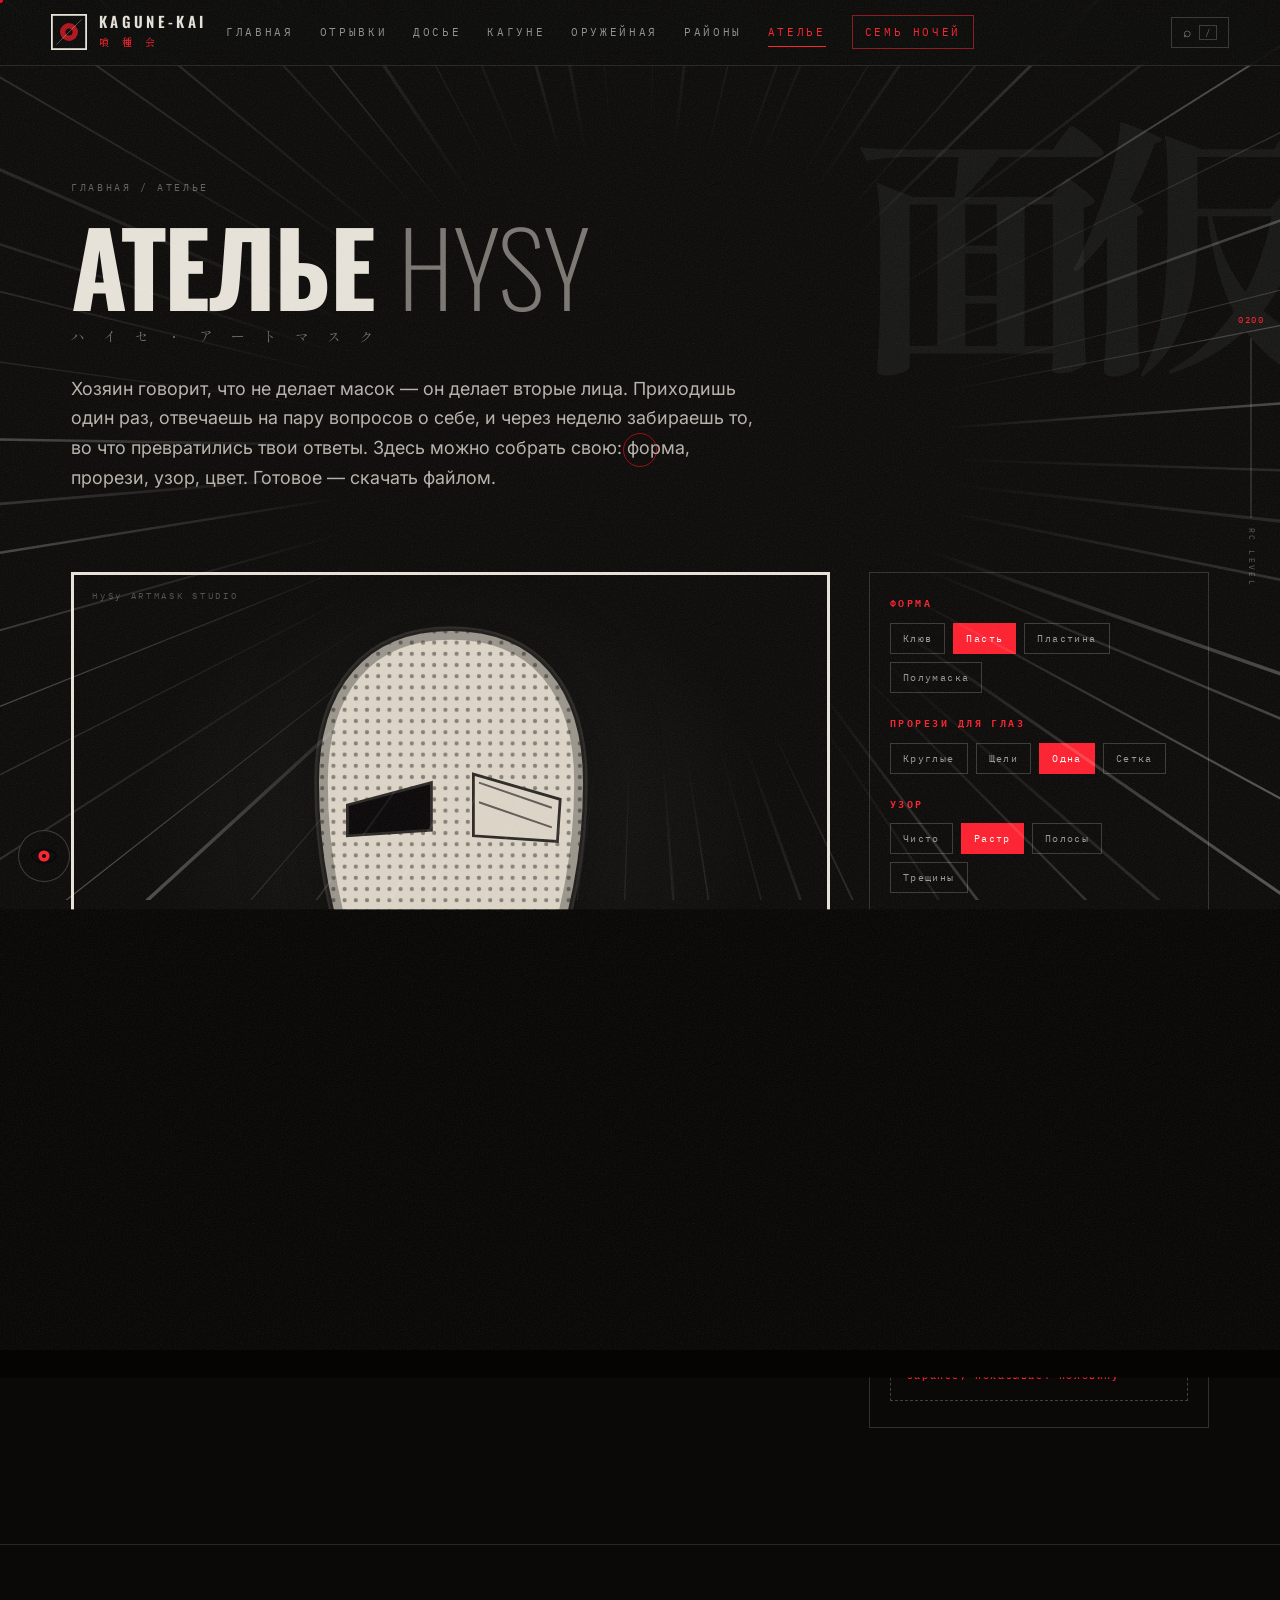
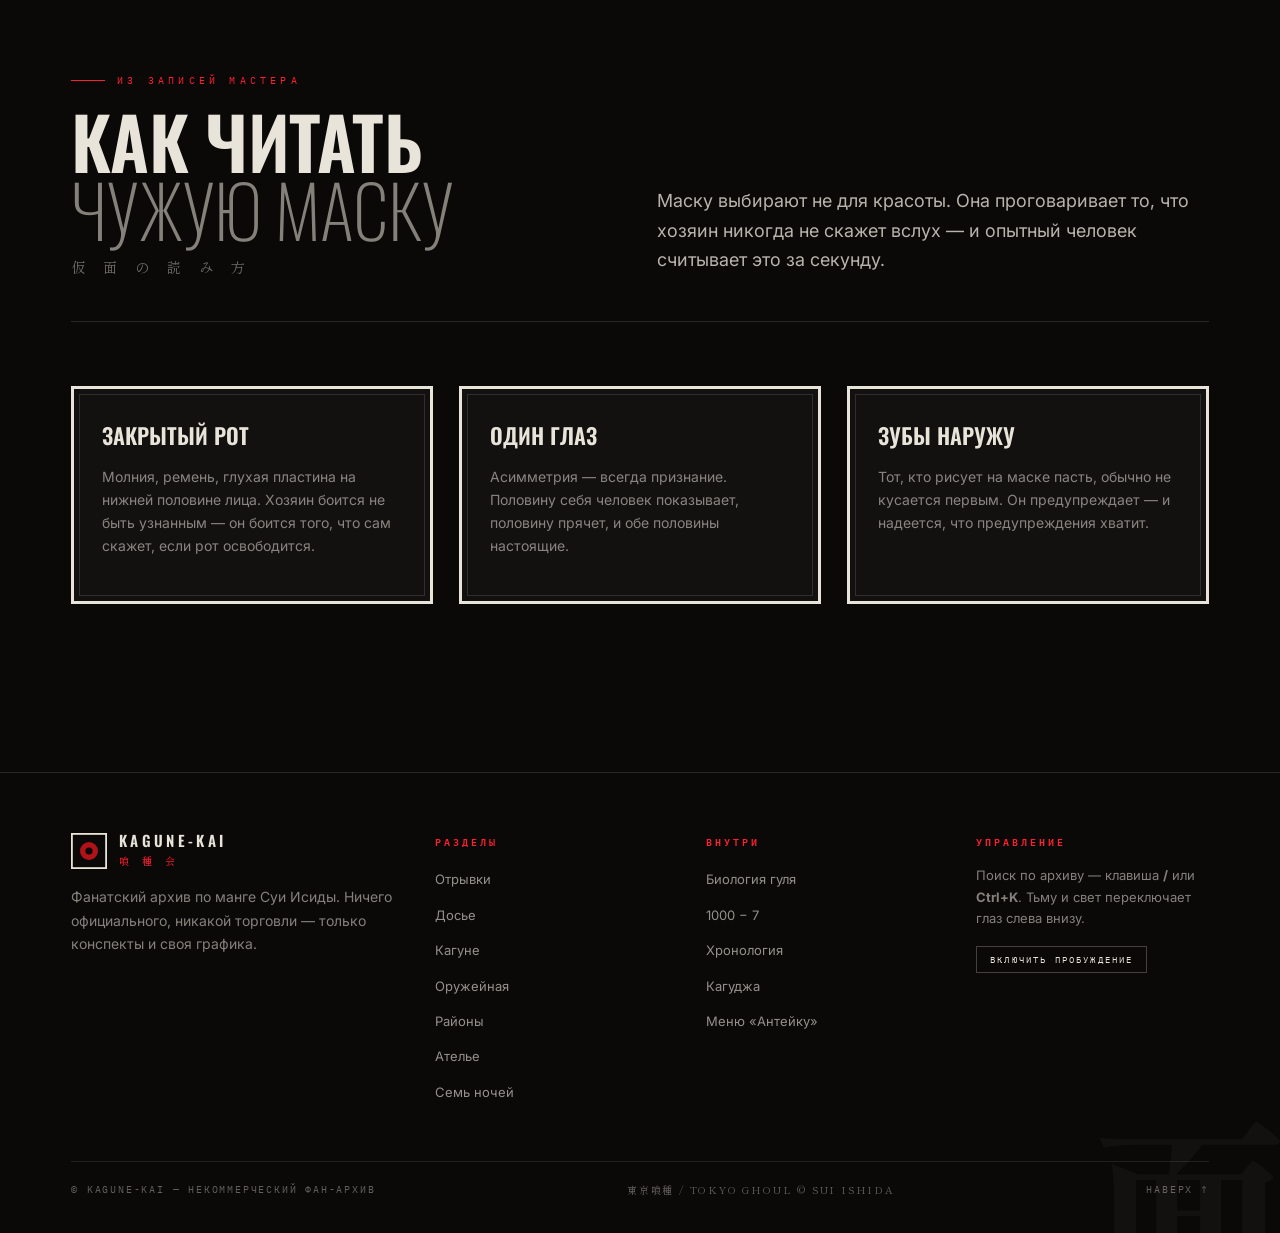
==== commit 3fa7cd11: "Иконки приложения, превью для ссылок и манифест На Android сайт теперь ставится на главный экран как" ====
--- a/atelier.html
+++ b/atelier.html
@@ -6,6 +6,24 @@
 <title>Ателье HySy — конструктор масок · 喰種 KAGUNE-KAI</title>
 <meta name="description" content="Мастерская масок HySy: собери себе второе лицо — форма, прорези, узор, цвет — и скачай готовый SVG.">
 <meta name="theme-color" content="#0a0908">
+<meta property="og:type" content="website">
+<meta property="og:site_name" content="喰種 KAGUNE-KAI">
+<meta property="og:locale" content="ru_RU">
+<meta property="og:title" content="Ателье HySy — конструктор масок · 喰種 KAGUNE-KAI">
+<meta property="og:description" content="Мастерская масок HySy: собери себе второе лицо — форма, прорези, узор, цвет — и скачай готовый SVG.">
+<meta property="og:url" content="https://imporeq.github.io/Ss/atelier.html">
+<meta property="og:image" content="https://imporeq.github.io/Ss/assets/img/og.png">
+<meta property="og:image:width" content="1200">
+<meta property="og:image:height" content="630">
+<meta name="twitter:card" content="summary_large_image">
+<meta name="twitter:title" content="Ателье HySy — конструктор масок · 喰種 KAGUNE-KAI">
+<meta name="twitter:description" content="Мастерская масок HySy: собери себе второе лицо — форма, прорези, узор, цвет — и скачай готовый SVG.">
+<meta name="twitter:image" content="https://imporeq.github.io/Ss/assets/img/og.png">
+<link rel="manifest" href="manifest.json">
+<link rel="apple-touch-icon" href="assets/img/apple-touch-icon.png">
+<meta name="apple-mobile-web-app-title" content="Kagune-Kai">
+<meta name="apple-mobile-web-app-capable" content="yes">
+<meta name="apple-mobile-web-app-status-bar-style" content="black-translucent">
 <link rel="preconnect" href="https://fonts.googleapis.com">
 <link rel="preconnect" href="https://fonts.gstatic.com" crossorigin>
 <link href="https://fonts.googleapis.com/css2?family=Oswald:wght@200;400;600;700&family=Shippori+Mincho:wght@400;700;800&family=IBM+Plex+Mono:wght@400;500&family=Inter:wght@300;400;500&display=swap" rel="stylesheet">
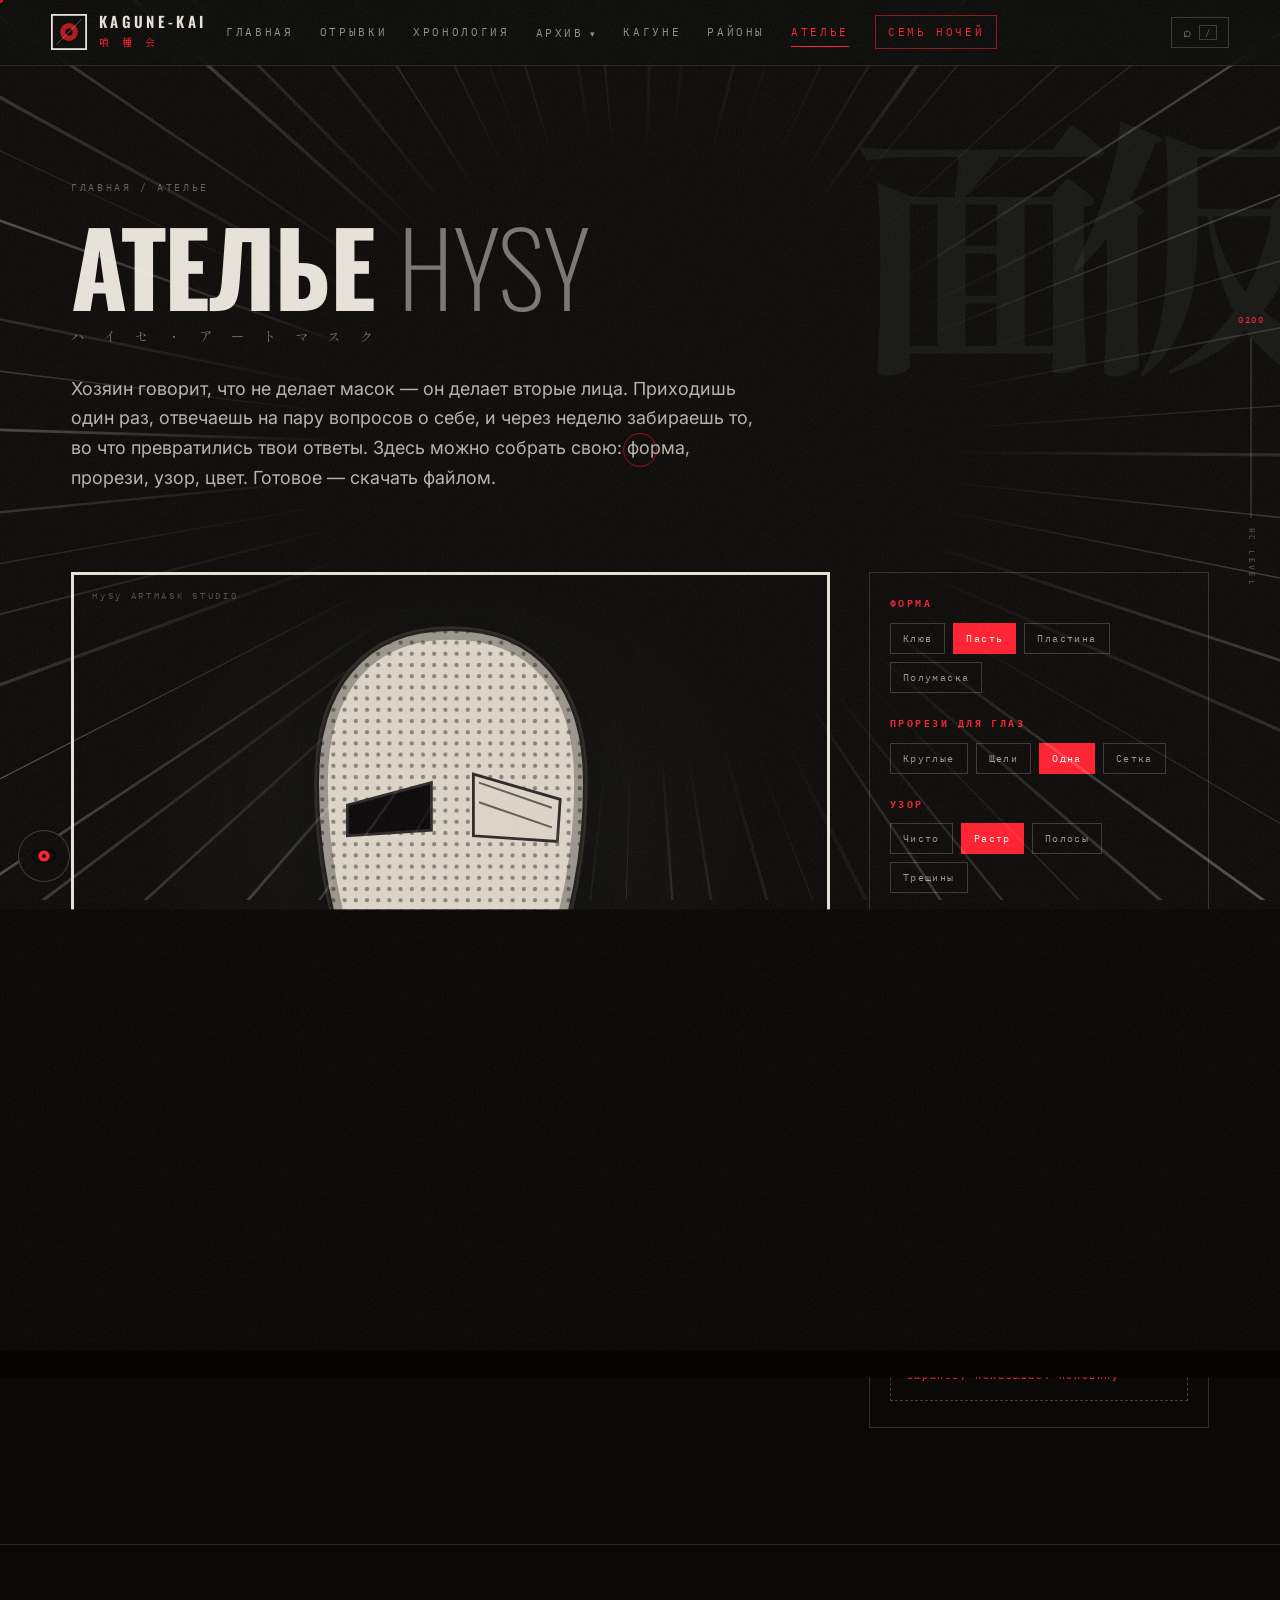
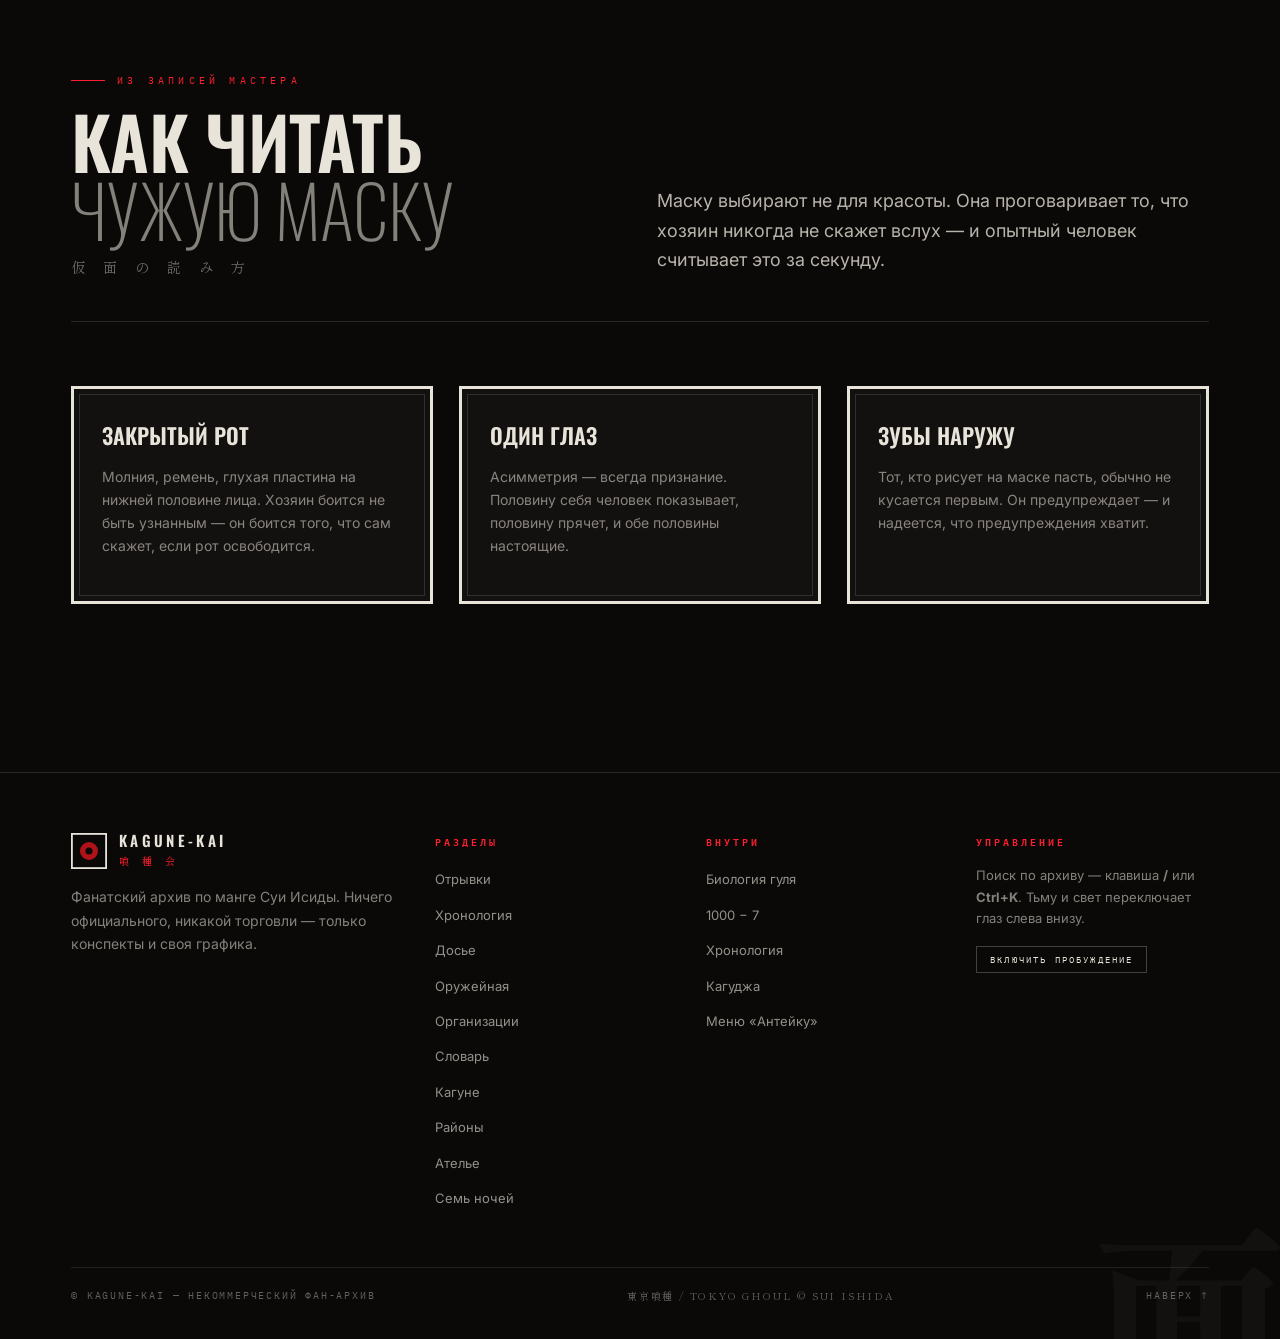
==== commit e26657d0: "Аудит всех страниц, хронология, сравнение дел, 404 и карта сайта Сначала прогнал по всем страницам с" ====
--- a/atelier.html
+++ b/atelier.html
@@ -64,12 +64,13 @@
   </section>
 
   <section style="padding-bottom:clamp(60px,9vw,120px)">
+    <h2 class="sr">Конструктор маски</h2>
     <div class="wrap atelier">
       <div class="stage" id="stage"></div>
 
       <div class="controls">
         <div class="ctl">
-          <h4>Форма</h4>
+          <h3>Форма</h3>
           <div class="opts" data-group="base">
             <button class="opt" data-v="beak">Клюв</button>
             <button class="opt" data-v="jaw">Пасть</button>
@@ -78,7 +79,7 @@
           </div>
         </div>
         <div class="ctl">
-          <h4>Прорези для глаз</h4>
+          <h3>Прорези для глаз</h3>
           <div class="opts" data-group="eyes">
             <button class="opt" data-v="round">Круглые</button>
             <button class="opt" data-v="slit">Щели</button>
@@ -87,7 +88,7 @@
           </div>
         </div>
         <div class="ctl">
-          <h4>Узор</h4>
+          <h3>Узор</h3>
           <div class="opts" data-group="pattern">
             <button class="opt" data-v="none">Чисто</button>
             <button class="opt" data-v="halftone">Растр</button>
@@ -96,7 +97,7 @@
           </div>
         </div>
         <div class="ctl">
-          <h4>Деталь</h4>
+          <h3>Деталь</h3>
           <div class="opts" data-group="extra">
             <button class="opt" data-v="none">Нет</button>
             <button class="opt" data-v="zipper">Молния</button>
@@ -105,11 +106,11 @@
           </div>
         </div>
         <div class="ctl">
-          <h4>Материал</h4>
+          <h3>Материал</h3>
           <div class="swatches" data-group="color"></div>
         </div>
         <div class="ctl">
-          <h4>Имя на бирке</h4>
+          <h3>Имя на бирке</h3>
           <input class="mask-name" id="mname" maxlength="18" value="БЕЗЫМЯННЫЙ" aria-label="Имя маски">
         </div>
 
--- a/assets/css/main.css
+++ b/assets/css/main.css
@@ -370,7 +370,7 @@
 .foot-grid{ display:grid; grid-template-columns:1.4fr 1fr 1fr 1fr; gap:38px; }
 @media (max-width:860px){ .foot-grid{ grid-template-columns:1fr 1fr; } }
 @media (max-width:520px){ .foot-grid{ grid-template-columns:1fr; } }
-.foot h4{
+.foot h3{
   font-family:var(--mono); font-size:10px; letter-spacing:.3em; text-transform:uppercase;
   color:var(--accent); margin-bottom:16px;
 }
@@ -658,3 +658,136 @@
 .toc a.on{ color:var(--accent); }
 .toc a.on i{ width:30px; }
 @media (max-width:1360px){ .toc{ display:none; } }
+
+/* ---------- группа в меню ---------- */
+.nav-group{ position:relative; }
+.nav-top{
+  background:none; border:none; cursor:pointer; color:color-mix(in srgb,var(--fg) 62%, transparent);
+  font-family:var(--mono); font-size:11px; letter-spacing:.24em; text-transform:uppercase;
+  padding:6px 0; display:inline-flex; align-items:center; gap:6px; transition:color .2s;
+  position:relative;
+}
+.nav-top i{ font-style:normal; font-size:9px; transition:transform .25s; }
+.nav-group.open .nav-top i{ transform:rotate(180deg); }
+.nav-top::after{
+  content:""; position:absolute; left:0; bottom:0; height:1px; width:0; background:var(--accent);
+  transition:width .28s cubic-bezier(.2,.8,.2,1);
+}
+.nav-top:hover,.nav-group.open .nav-top{ color:var(--fg); }
+.nav-top:hover::after,.nav-group.open .nav-top::after{ width:100%; }
+.nav-group.here .nav-top{ color:var(--accent); }
+.nav-group.here .nav-top::after{ width:100%; }
+
+.nav-drop{
+  position:absolute; top:calc(100% + 14px); left:50%; transform:translateX(-50%) translateY(-8px);
+  min-width:236px; background:var(--bg);
+  border:1px solid color-mix(in srgb,var(--fg) 22%, transparent);
+  box-shadow:0 18px 40px rgba(0,0,0,.5);
+  opacity:0; visibility:hidden; transition:.26s cubic-bezier(.2,.8,.2,1); z-index:20;
+}
+.nav-group.open .nav-drop{ opacity:1; visibility:visible; transform:translateX(-50%) translateY(0); }
+.nav-drop::before{
+  content:""; position:absolute; left:0; right:0; top:-14px; height:14px;
+}
+.nav-drop a{
+  display:flex; align-items:baseline; justify-content:space-between; gap:14px;
+  padding:13px 16px; letter-spacing:.16em; font-size:11px;
+  border-bottom:1px solid color-mix(in srgb,var(--fg) 10%, transparent);
+}
+.nav-drop a:last-child{ border-bottom:none; }
+.nav-drop a::after{ display:none; }
+.nav-drop a em{
+  font-style:normal; font-size:9px; letter-spacing:.14em;
+  color:color-mix(in srgb,var(--fg) 35%, transparent);
+}
+.nav-drop a:hover{ background:color-mix(in srgb,var(--accent) 14%, transparent); color:var(--accent); }
+.nav-drop a[aria-current="page"]{ color:var(--accent); }
+
+@media (max-width:900px){
+  .nav-group{ width:100%; }
+  .nav-top{
+    width:100%; justify-content:space-between; font-family:var(--disp); font-size:19px;
+    letter-spacing:.06em; padding:17px 0;
+    border-bottom:1px solid color-mix(in srgb,var(--fg) 8%, transparent);
+  }
+  .nav-drop{
+    position:static; transform:none; opacity:1; visibility:visible; min-width:0;
+    border:none; box-shadow:none; background:none;
+    max-height:0; overflow:hidden; transition:max-height .32s ease;
+  }
+  .nav-group.open .nav-drop{ max-height:420px; transform:none; }
+  .nav-drop a{
+    padding:14px 0 14px 18px; font-family:var(--disp); font-size:15px;
+    border-left:2px solid color-mix(in srgb,var(--accent) 45%, transparent);
+    border-bottom:none; margin-bottom:2px;
+  }
+  .nav-drop a::before{ display:none; }
+}
+
+/* ============================================================
+   СТРАНИЦА: ОРГАНИЗАЦИИ
+   ============================================================ */
+.fgrid{ display:grid; gap:18px; }
+.fcard{
+  display:grid; grid-template-columns:250px 1fr;
+  border:1px solid color-mix(in srgb,var(--fg) 18%, transparent);
+  transition:border-color .4s, transform .4s cubic-bezier(.2,.8,.2,1);
+}
+.fcard:hover{ border-color:var(--fc); transform:translateY(-4px); }
+@media (max-width:760px){ .fcard{ grid-template-columns:1fr; } }
+.fmark{
+  position:relative; display:grid; place-items:center; padding:34px 20px; overflow:hidden;
+  border-right:1px solid color-mix(in srgb,var(--fg) 14%, transparent);
+  background:radial-gradient(70% 70% at 50% 45%, color-mix(in srgb,var(--fc) 20%, transparent), transparent 72%);
+}
+@media (max-width:760px){ .fmark{ border-right:none; border-bottom:1px solid color-mix(in srgb,var(--fg) 14%, transparent); } }
+.fmark svg{ width:min(150px,54%); position:relative; z-index:1;
+  filter:drop-shadow(0 8px 20px rgba(0,0,0,.5)); }
+.fjp{
+  position:absolute; bottom:6px; right:12px; font-size:40px; line-height:1;
+  color:color-mix(in srgb,var(--fc) 30%, transparent); pointer-events:none;
+}
+.fbody{ padding:28px 30px 30px; }
+.fkind{ font-size:9px; letter-spacing:.26em; color:var(--fc); }
+.fcard h2{ font-family:var(--disp); font-size:clamp(26px,4vw,42px); text-transform:uppercase; line-height:1; margin:10px 0 6px; }
+.ffull{ font-size:13px; color:color-mix(in srgb,var(--fg) 50%, transparent); margin-bottom:16px; }
+.fgoal{ font-family:var(--serif); font-size:16px; color:var(--fc); margin:0 0 16px;
+  border-left:2px solid var(--fc); padding-left:14px; }
+.ftext{ font-size:14.5px; color:color-mix(in srgb,var(--fg) 72%, transparent); }
+.ffacts{
+  display:grid; grid-template-columns:repeat(3,1fr); gap:1px; margin:20px 0 0;
+  background:color-mix(in srgb,var(--fg) 14%, transparent);
+  border:1px solid color-mix(in srgb,var(--fg) 14%, transparent);
+}
+@media (max-width:900px){ .ffacts{ grid-template-columns:repeat(2,1fr); } }
+@media (max-width:480px){ .ffacts{ grid-template-columns:1fr; } }
+.ffacts div{ background:var(--bg); padding:11px 13px; }
+.ffacts dt{ font-family:var(--mono); font-size:8.5px; letter-spacing:.2em; color:color-mix(in srgb,var(--fg) 42%, transparent); }
+.ffacts dd{ margin:5px 0 0; font-size:13px; }
+.fwho{ margin-top:18px; font-size:9.5px; letter-spacing:.16em; color:color-mix(in srgb,var(--fg) 45%, transparent); line-height:2; }
+.fwho a{ color:color-mix(in srgb,var(--fg) 70%, transparent); }
+.fwho a:hover{ color:var(--fc); }
+
+/* ============================================================
+   СТРАНИЦА: СЛОВАРЬ
+   ============================================================ */
+.tgrid{ display:grid; grid-template-columns:repeat(auto-fill,minmax(300px,1fr)); gap:16px; margin-top:32px; }
+.tcard{
+  border:1px solid color-mix(in srgb,var(--fg) 16%, transparent);
+  border-left:3px solid var(--tc); padding:20px 22px 22px;
+  transition:.3s; background:color-mix(in srgb,var(--fg) 2%, transparent);
+}
+.tcard:hover{ border-color:var(--tc); transform:translateY(-4px); }
+.thead{ display:flex; align-items:baseline; justify-content:space-between; gap:12px; }
+.tcard h3{ font-family:var(--disp); font-size:21px; text-transform:uppercase; letter-spacing:.03em; }
+.tjp{ font-size:13px; letter-spacing:.16em; color:color-mix(in srgb,var(--fg) 42%, transparent); flex:none; }
+.tcat{ display:inline-block; font-size:8.5px; letter-spacing:.22em; color:var(--tc); margin:8px 0 10px; }
+.tcard p{ margin:0; font-size:13.5px; line-height:1.6; color:color-mix(in srgb,var(--fg) 70%, transparent); }
+.tcard mark{ background:color-mix(in srgb,var(--accent) 30%, transparent); color:var(--fg); }
+
+/* якорь не должен уезжать под липкую шапку и панель фильтров */
+:target,
+main section[id], main article[id], main .mscene[id], main .ktype[id], main .fcard[id]{
+  scroll-margin-top:110px;
+}
+.filters ~ * [id], .cmp{ scroll-margin-top:150px; }
--- a/assets/css/pages.css
+++ b/assets/css/pages.css
@@ -520,7 +520,7 @@
 .stage svg{ width:min(78%,420px); filter:drop-shadow(0 18px 34px rgba(0,0,0,.5)); }
 .controls{ border:1px solid color-mix(in srgb,var(--fg) 18%, transparent); padding:22px 20px 26px; }
 .ctl{ margin-bottom:22px; }
-.ctl h4{ font-family:var(--mono); font-size:9.5px; letter-spacing:.26em; color:var(--accent); margin:0 0 12px; text-transform:uppercase; }
+.ctl h3{ font-family:var(--mono); font-size:9.5px; letter-spacing:.26em; color:var(--accent); margin:0 0 12px; text-transform:uppercase; }
 .opts{ display:flex; gap:8px; flex-wrap:wrap; }
 .opt{
   font-family:var(--mono); font-size:10px; letter-spacing:.14em; padding:8px 12px; cursor:pointer;
@@ -676,3 +676,128 @@
 .gt-row b{ font-weight:400; text-align:right; color:var(--accent); font-size:11px; }
 .gt-q{ font-family:var(--serif); font-size:17px; color:var(--accent); margin:22px 0 6px; }
 .gt-c{ font-size:9px; letter-spacing:.26em; color:color-mix(in srgb,var(--fg) 35%, transparent); margin:0; }
+
+/* радар и выгрузка досье */
+.statwrap{ display:grid; grid-template-columns:250px 1fr; gap:20px; align-items:center; margin-top:6px; }
+@media (max-width:620px){ .statwrap{ grid-template-columns:1fr; } }
+.radar{ width:100%; height:auto; color:var(--fg); }
+.m-dl{ width:100%; justify-content:center; margin-top:22px; }
+
+/* ============================================================
+   СТРАНИЦА: ХРОНОЛОГИЯ
+   ============================================================ */
+.tl{ position:relative; padding-left:0; }
+.tl-rail{
+  position:absolute; left:23px; top:8px; bottom:8px; width:2px;
+  background:color-mix(in srgb,var(--fg) 14%, transparent);
+}
+.tl-rail b{ display:block; width:100%; height:0; background:linear-gradient(var(--blood-deep),var(--blood-hot)); }
+@media (min-width:900px){ .tl-rail{ left:50%; margin-left:-1px; } }
+
+.tl-phase{
+  position:relative; margin:52px 0 26px 62px;
+  font-size:10px; letter-spacing:.42em; color:var(--accent);
+}
+.tl-phase::before{
+  content:""; position:absolute; left:-46px; top:50%; width:30px; height:1px; background:var(--accent);
+}
+@media (min-width:900px){
+  .tl-phase{
+    margin-left:0; text-align:center; width:max-content; margin-inline:auto;
+    padding:7px 18px; background:var(--bg);        /* иначе линия проходит сквозь буквы */
+    border:1px solid color-mix(in srgb,var(--accent) 40%, transparent);
+  }
+  .tl-phase::before{ display:none; }
+}
+
+.tl-item{ position:relative; padding-left:62px; margin-bottom:22px; }
+.tl-dot{
+  position:absolute; left:16px; top:26px; width:16px; height:16px; border-radius:50%;
+  background:var(--bg); border:2px solid color-mix(in srgb,var(--fg) 30%, transparent);
+  transition:.4s;
+}
+.tl-item.passed .tl-dot{ border-color:var(--accent); box-shadow:0 0 0 4px color-mix(in srgb,var(--accent) 22%, transparent); }
+.tl-item.passed .tl-dot::after{
+  content:""; position:absolute; inset:3px; border-radius:50%; background:var(--accent);
+}
+@media (min-width:900px){
+  .tl-item{ width:calc(50% - 46px); padding-left:0; margin-bottom:30px; }
+  .tl-item.tl-right{ margin-left:auto; }
+  .tl-dot{ left:auto; right:-54px; }               /* левая колонка: точка справа */
+  .tl-item.tl-right .tl-dot{ right:auto; left:-54px; }
+}
+
+.tl-card{
+  border:1px solid color-mix(in srgb,var(--fg) 18%, transparent);
+  padding:22px 24px 24px; background:color-mix(in srgb,var(--fg) 3%, transparent);
+  transition:.4s cubic-bezier(.2,.8,.2,1);
+}
+.tl-item:hover .tl-card{ border-color:var(--accent); transform:translateY(-4px); }
+.tl-top{ display:flex; align-items:baseline; gap:12px; flex-wrap:wrap; margin-bottom:10px; }
+.tl-n{ font-size:10px; letter-spacing:.2em; color:var(--accent); }
+.tl-jp{ font-size:14px; letter-spacing:.28em; color:color-mix(in srgb,var(--fg) 45%, transparent); }
+.tl-where{ margin-left:auto; font-size:9px; letter-spacing:.18em; color:color-mix(in srgb,var(--fg) 38%, transparent); }
+.tl-card h2{ font-family:var(--disp); font-size:clamp(21px,2.6vw,29px); text-transform:uppercase; line-height:1.05; }
+.tl-card p{ margin:12px 0 0; font-size:14px; color:color-mix(in srgb,var(--fg) 70%, transparent); }
+.tl-refs{ display:flex; flex-wrap:wrap; gap:8px; margin-top:18px; }
+.tl-refs a{
+  display:inline-flex; align-items:center; gap:8px; padding:6px 11px;
+  border:1px solid color-mix(in srgb,var(--rc) 45%, transparent);
+  font-size:11.5px; transition:.25s;
+}
+.tl-refs a:hover{ background:color-mix(in srgb,var(--rc) 18%, transparent); color:var(--rc); }
+.tl-k{ font-family:var(--mono); font-size:8px; letter-spacing:.18em; color:var(--rc); }
+
+/* ---------- сравнение двух дел ---------- */
+.cmp{ margin-top:clamp(60px,8vw,110px); padding-top:clamp(40px,5vw,64px);
+  border-top:1px solid color-mix(in srgb,var(--fg) 14%, transparent); }
+.cmp-box{ border:var(--panel-border) solid var(--fg); padding:clamp(20px,3vw,34px); }
+.cmp-picks{ display:flex; align-items:flex-end; gap:18px; flex-wrap:wrap; margin-bottom:28px; }
+.cmp-pick{ flex:1; min-width:200px; display:block; }
+.cmp-pick span{ display:block; font-size:9px; letter-spacing:.24em; color:var(--accent); margin-bottom:8px; }
+.cmp-pick select{
+  width:100%; background:var(--ink-2); color:var(--fg);
+  border:1px solid color-mix(in srgb,var(--fg) 24%, transparent);
+  font-family:var(--disp); font-size:17px; letter-spacing:.05em; text-transform:uppercase;
+  padding:12px 14px; cursor:pointer; appearance:none;
+  background-image:linear-gradient(45deg,transparent 50%,currentColor 50%),
+                   linear-gradient(135deg,currentColor 50%,transparent 50%);
+  background-position:calc(100% - 20px) 50%, calc(100% - 14px) 50%;
+  background-size:6px 6px, 6px 6px; background-repeat:no-repeat;
+}
+.cmp-pick select:focus{ border-color:var(--accent); outline:none; }
+.cmp-vs{ font-size:12px; letter-spacing:.3em; color:color-mix(in srgb,var(--fg) 35%, transparent); padding-bottom:14px; }
+
+.cmp-heads{ display:grid; grid-template-columns:1fr 1.3fr 1fr; gap:clamp(12px,2vw,26px); align-items:center; }
+@media (max-width:800px){ .cmp-heads{ grid-template-columns:1fr 1fr; } .cmp-mid{ grid-column:1/-1; order:-1; } }
+.cmp-head{ text-align:center; }
+.cmp-head .por{ width:100%; height:150px; border:1px solid var(--c); margin-bottom:14px; }
+.cmp-head h3{ font-family:var(--disp); font-size:clamp(16px,2vw,22px); text-transform:uppercase; line-height:1.1; }
+.cmp-head p{ margin:6px 0 0; font-size:10px; letter-spacing:.16em; color:var(--c); }
+.cmp-mid{ text-align:center; color:var(--fg); }
+.cmp-radar{ width:100%; max-width:330px; margin-inline:auto; }
+.cmp-legend{ font-size:9.5px; letter-spacing:.16em; color:color-mix(in srgb,var(--fg) 55%, transparent); margin-top:6px; }
+.cmp-legend span{ margin-left:12px; }
+
+.cmp-rows{ margin-top:28px; display:grid; gap:9px; }
+.cmp-row{
+  display:grid; grid-template-columns:36px 1fr 36px; grid-template-areas:"va bar vb" "k k d";
+  gap:4px 10px; align-items:center;
+}
+.cmp-va{ grid-area:va; font-family:var(--mono); font-size:12px; text-align:right; }
+.cmp-vb{ grid-area:vb; font-family:var(--mono); font-size:12px; }
+.cmp-bar{ grid-area:bar; display:flex; align-items:center; justify-content:center; gap:2px; height:8px; }
+.cmp-bar i{ display:block; height:100%; }
+.cmp-bar .cmp-l{ transform-origin:right; }
+.cmp-k{ grid-area:k; font-size:8.5px; letter-spacing:.2em; color:color-mix(in srgb,var(--fg) 40%, transparent); }
+.cmp-d{ grid-area:d; font-size:9px; text-align:right; color:color-mix(in srgb,var(--fg) 40%, transparent); }
+.cmp-verdict{
+  margin:26px 0 0; padding-left:16px; border-left:2px solid var(--accent);
+  font-family:var(--serif); font-size:16px; color:color-mix(in srgb,var(--fg) 78%, transparent);
+}
+
+/* ---------- 404 ---------- */
+.nf{ display:grid; grid-template-columns:300px 1fr; gap:clamp(26px,5vw,60px); align-items:center; }
+@media (max-width:760px){ .nf{ grid-template-columns:1fr; } .nf-stamp{ max-width:220px; } }
+.nf-stamp{ color:var(--accent); transform:rotate(-9deg); opacity:.9; }
+.nf-stamp svg{ width:100%; height:auto; }
